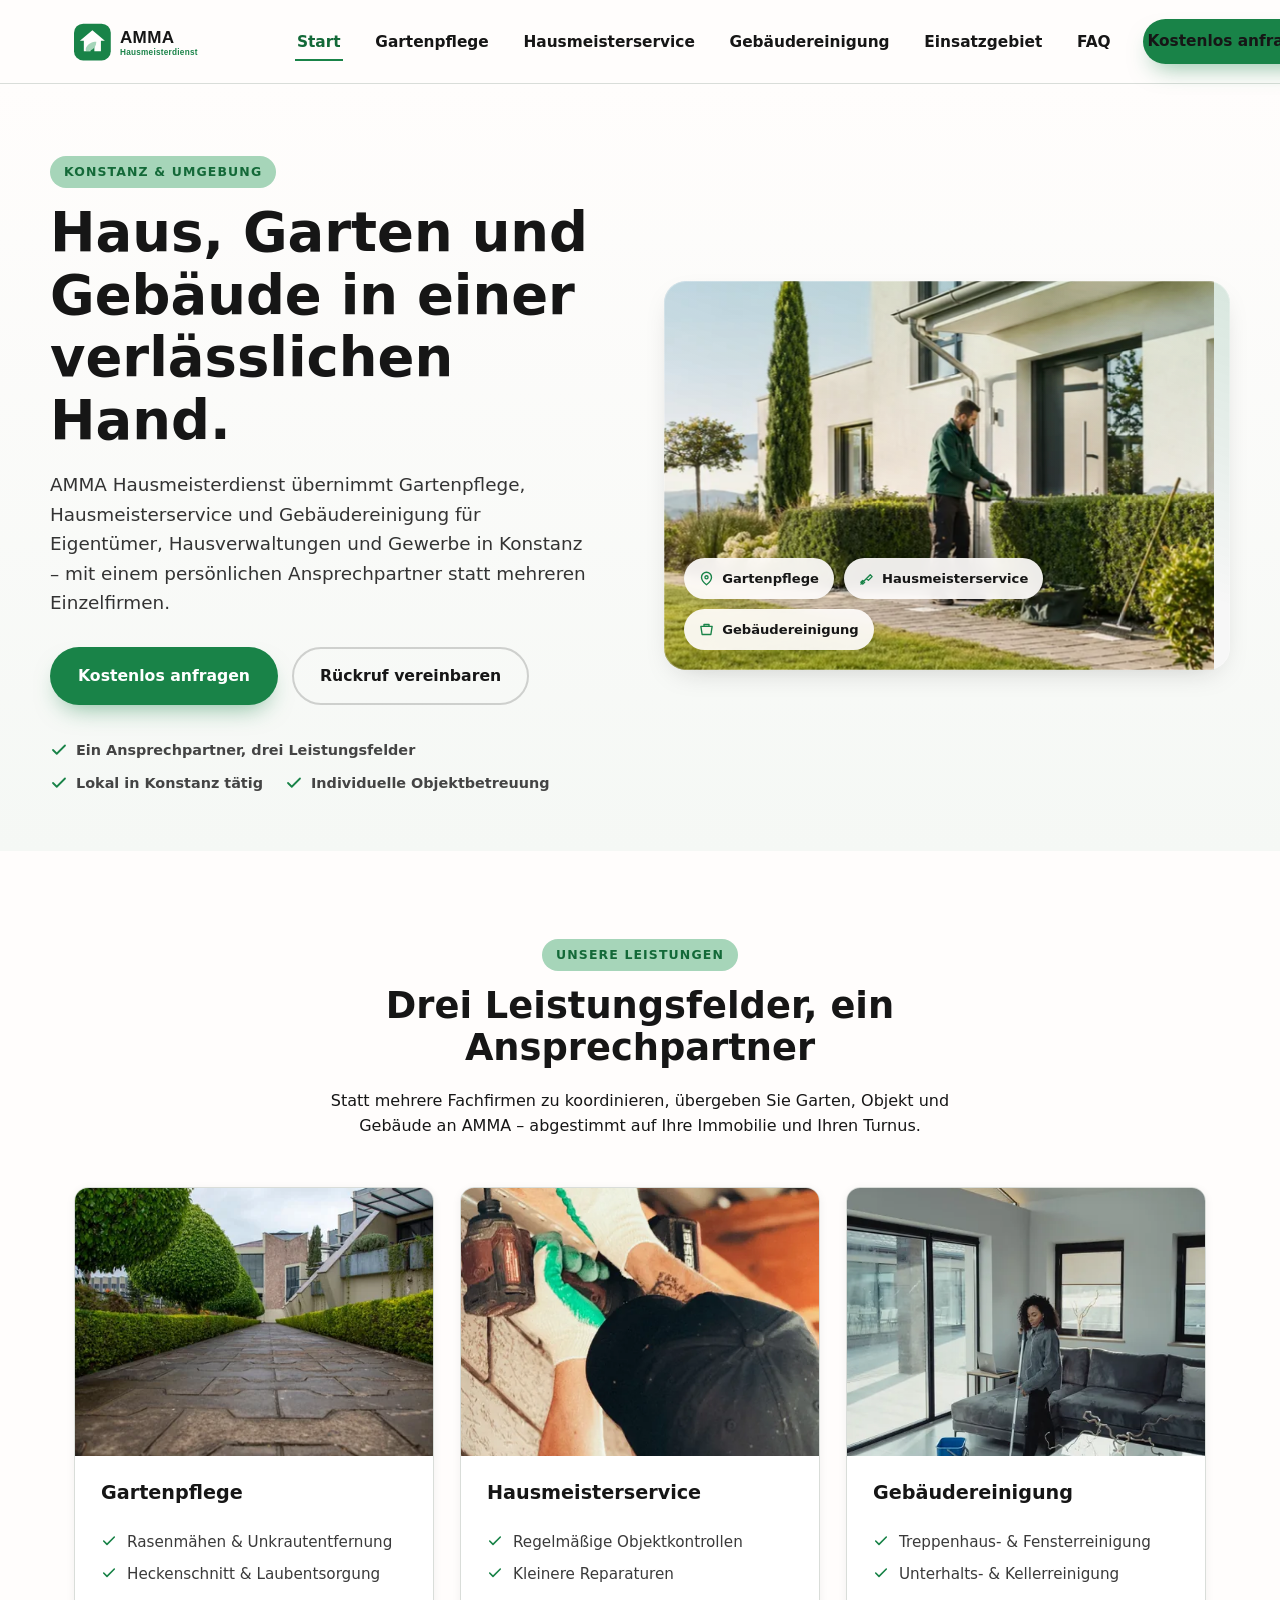
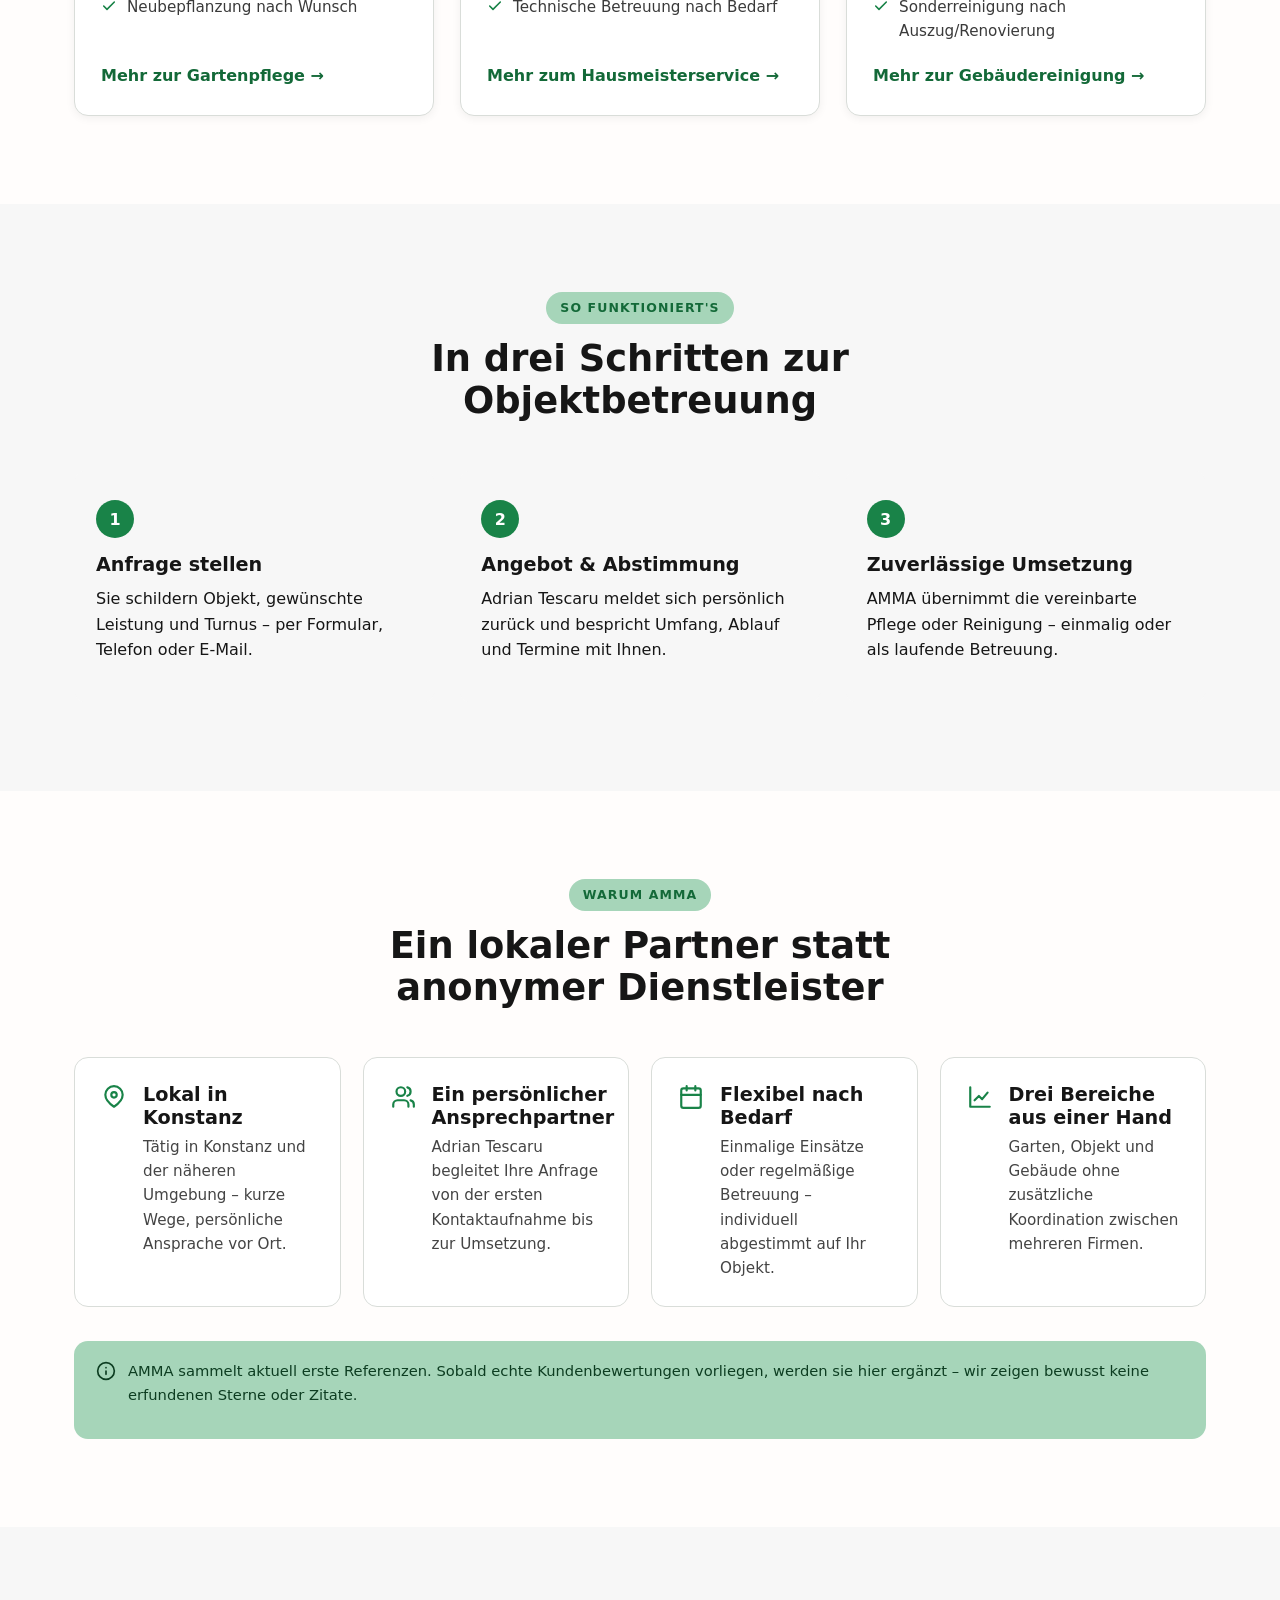
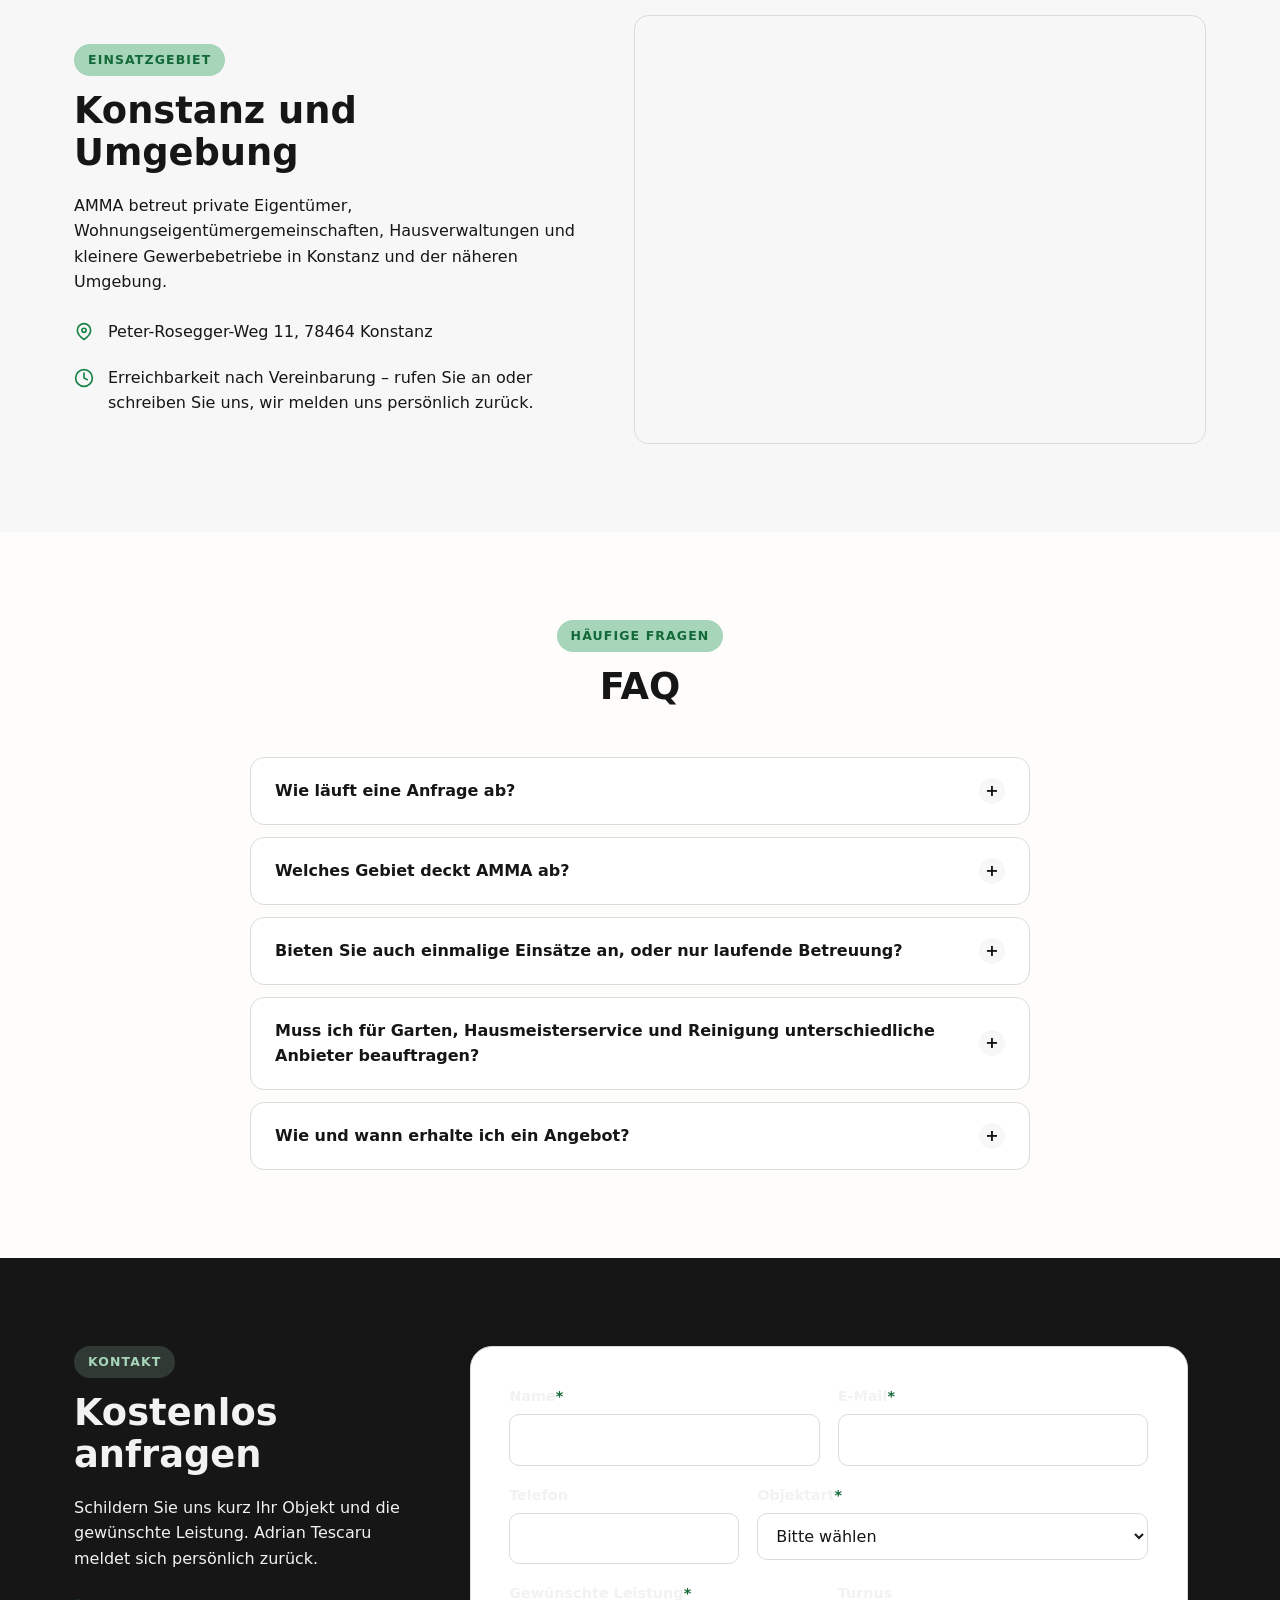
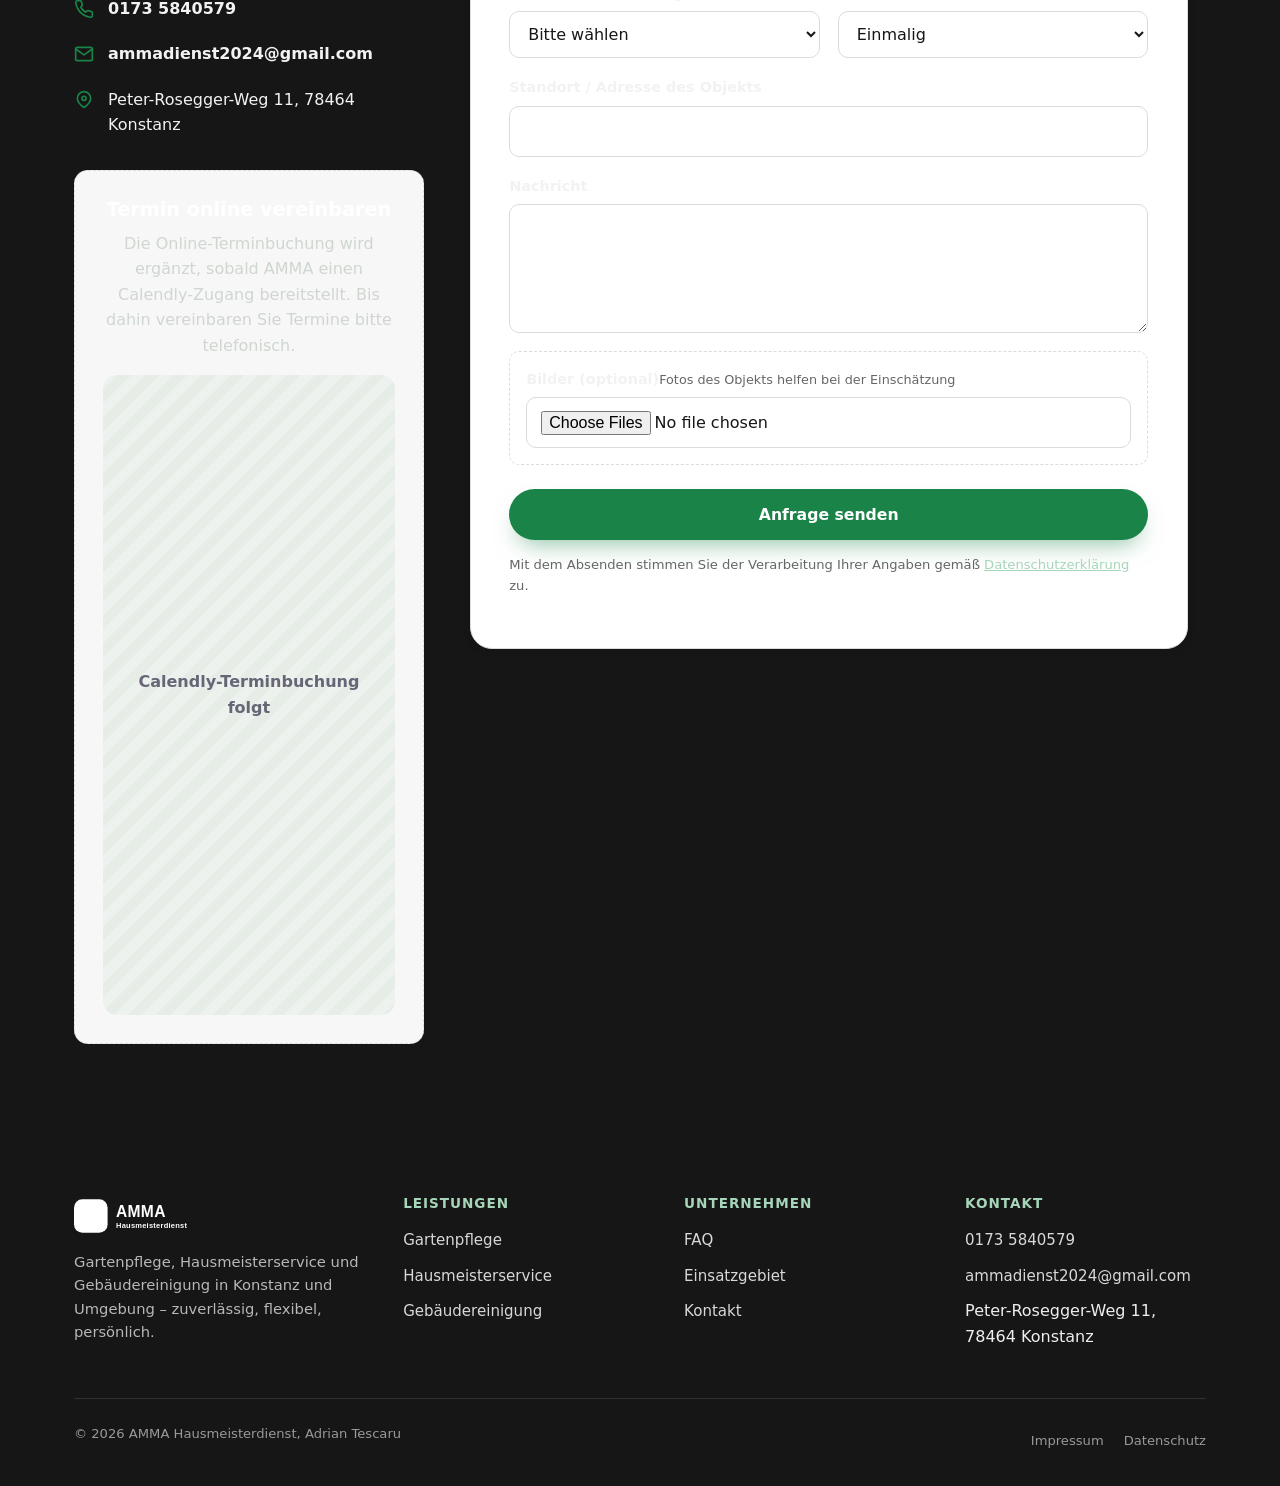
==== index.html @ e58a58d9 "Initial website: AMMA Hausmeisterdienst relaunch Static HTML/CSS/JS site with homepage, three servic" ====
<!DOCTYPE html>
<html lang="de" class="no-js">
<head>
<meta charset="UTF-8">
<meta name="viewport" content="width=device-width, initial-scale=1">
<title>AMMA Hausmeisterdienst Konstanz | Gartenpflege, Hausmeisterservice &amp; Gebäudereinigung</title>
<meta name="description" content="AMMA Hausmeisterdienst in Konstanz: Gartenpflege, Hausmeisterservice und Gebäudereinigung aus einer Hand. Ein zuverlässiger, persönlicher Ansprechpartner für Eigentümer, Hausverwaltungen und Gewerbe in Konstanz und Umgebung.">
<link rel="canonical" href="https://amma-hausmeisterdienst.aurora-innovations.de/">
<meta property="og:type" content="website">
<meta property="og:title" content="AMMA Hausmeisterdienst Konstanz | Haus, Garten &amp; Gebäude aus einer Hand">
<meta property="og:description" content="Gartenpflege, Hausmeisterservice und Gebäudereinigung in Konstanz und Umgebung – zuverlässig, flexibel, persönlich.">
<meta property="og:url" content="https://amma-hausmeisterdienst.aurora-innovations.de/">
<meta property="og:image" content="https://amma-hausmeisterdienst.aurora-innovations.de/assets/img/hero-amma-1200.webp">
<meta property="og:locale" content="de_DE">
<meta name="twitter:card" content="summary_large_image">
<link rel="icon" href="/favicon.ico" sizes="any">
<link rel="apple-touch-icon" href="/assets/img/icon-180.png">
<link rel="manifest" href="/site.webmanifest">
<link rel="stylesheet" href="/css/styles.css">
<script type="application/ld+json">
{
  "@context": "https://schema.org",
  "@type": "HomeAndConstructionBusiness",
  "name": "AMMA Hausmeisterdienst",
  "image": "https://amma-hausmeisterdienst.aurora-innovations.de/assets/img/hero-amma-1200.webp",
  "url": "https://amma-hausmeisterdienst.aurora-innovations.de/",
  "telephone": "+49-173-5840579",
  "email": "ammadienst2024@gmail.com",
  "address": {
    "@type": "PostalAddress",
    "streetAddress": "Peter-Rosegger-Weg 11",
    "postalCode": "78464",
    "addressLocality": "Konstanz",
    "addressCountry": "DE"
  },
  "areaServed": "Konstanz und Umgebung",
  "founder": "Adrian Tescaru",
  "priceRange": "Auf Anfrage"
}
</script>
</head>
<body>
<a class="skip-link" href="#main">Zum Inhalt springen</a>

<header class="site-header">
  <div class="container">
    <a class="brand" href="/" aria-label="AMMA Hausmeisterdienst – Startseite">
      <img src="/assets/img/logo-amma.svg" alt="AMMA Hausmeisterdienst" width="220" height="47">
    </a>

    <nav class="nav-primary" id="primary-navigation" aria-label="Hauptnavigation">
      <ul>
        <li><a href="/" aria-current="page">Start</a></li>
        <li><a href="/gartenpflege.html">Gartenpflege</a></li>
        <li><a href="/hausmeisterservice.html">Hausmeisterservice</a></li>
        <li><a href="/gebaeudereinigung.html">Gebäudereinigung</a></li>
        <li><a href="/#einsatzgebiet">Einsatzgebiet</a></li>
        <li><a href="/#faq">FAQ</a></li>
        <li class="nav-mobile-only"><a href="tel:+491735840579">📞 0173 5840579</a></li>
        <li><a class="btn btn-primary btn-sm" href="/#kontakt">Kostenlos anfragen</a></li>
      </ul>
    </nav>

    <div class="header-actions">
      <a class="header-phone" href="tel:+491735840579">
        <svg width="20" height="20" viewBox="0 0 24 24" fill="none" stroke="currentColor" stroke-width="2" stroke-linecap="round" stroke-linejoin="round" aria-hidden="true"><path d="M22 16.92v3a2 2 0 0 1-2.18 2 19.79 19.79 0 0 1-8.63-3.07 19.5 19.5 0 0 1-6-6 19.79 19.79 0 0 1-3.07-8.67A2 2 0 0 1 4.11 2h3a2 2 0 0 1 2 1.72c.127.96.362 1.903.7 2.81a2 2 0 0 1-.45 2.11L8.09 9.91a16 16 0 0 0 6 6l1.27-1.27a2 2 0 0 1 2.11-.45c.907.338 1.85.573 2.81.7A2 2 0 0 1 22 16.92z"/></svg>
        <span class="header-phone-text">0173 5840579</span>
      </a>
      <button class="nav-toggle" type="button" data-nav-toggle aria-expanded="false" aria-controls="primary-navigation" aria-label="Menü öffnen">
        <svg width="26" height="26" viewBox="0 0 24 24" fill="none" stroke="currentColor" stroke-width="2" stroke-linecap="round" aria-hidden="true"><line x1="3" y1="6" x2="21" y2="6"/><line x1="3" y1="12" x2="21" y2="12"/><line x1="3" y1="18" x2="21" y2="18"/></svg>
      </button>
    </div>
  </div>
</header>

<main id="main">

  <!-- ============================= HERO ============================= -->
  <section class="hero" data-hero aria-label="Einleitung">
    <div class="container hero-stage">
      <div class="hero-grid">
        <div class="hero-content">
          <p class="eyebrow">Konstanz &amp; Umgebung</p>
          <h1>Haus, Garten und Gebäude in einer verlässlichen Hand.</h1>
          <p class="lede">AMMA Hausmeisterdienst übernimmt Gartenpflege, Hausmeisterservice und Gebäudereinigung für Eigentümer, Hausverwaltungen und Gewerbe in Konstanz – mit einem persönlichen Ansprechpartner statt mehreren Einzelfirmen.</p>
          <div class="hero-cta-row">
            <a class="btn btn-primary" href="#kontakt">Kostenlos anfragen</a>
            <a class="btn btn-ghost" href="tel:+491735840579">Rückruf vereinbaren</a>
          </div>
          <ul class="hero-trust">
            <li><svg width="18" height="18" viewBox="0 0 24 24" fill="none" stroke="currentColor" stroke-width="2.4" stroke-linecap="round" stroke-linejoin="round" aria-hidden="true"><path d="M20 6 9 17l-5-5"/></svg> Ein Ansprechpartner, drei Leistungsfelder</li>
            <li><svg width="18" height="18" viewBox="0 0 24 24" fill="none" stroke="currentColor" stroke-width="2.4" stroke-linecap="round" stroke-linejoin="round" aria-hidden="true"><path d="M20 6 9 17l-5-5"/></svg> Lokal in Konstanz tätig</li>
            <li><svg width="18" height="18" viewBox="0 0 24 24" fill="none" stroke="currentColor" stroke-width="2.4" stroke-linecap="round" stroke-linejoin="round" aria-hidden="true"><path d="M20 6 9 17l-5-5"/></svg> Individuelle Objektbetreuung</li>
          </ul>
        </div>

        <div class="hero-visual" data-hero-visual>
          <picture>
            <source type="image/webp" srcset="/assets/img/hero-amma-800.webp 800w, /assets/img/hero-amma-1200.webp 1200w, /assets/img/hero-amma-1672.webp 1672w" sizes="(min-width: 980px) 50vw, 100vw">
            <img class="hero-photo-layer" data-hero-photo src="/assets/img/hero-amma-fallback.jpg" alt="Mitarbeiter von AMMA beim Heckenschnitt vor einem gepflegten, modernen Wohnhaus in Konstanz" width="1672" height="941" fetchpriority="high">
          </picture>
          <div class="hero-light-layer" data-hero-light aria-hidden="true"></div>
          <div class="hero-grain-layer" data-hero-grain aria-hidden="true"></div>

          <div class="hero-chips" aria-hidden="false">
            <span class="hero-chip" data-hero-chip>
              <svg width="15" height="15" viewBox="0 0 24 24" fill="none" stroke="currentColor" stroke-width="2.2" stroke-linecap="round" stroke-linejoin="round" aria-hidden="true"><path d="M12 22c4-3 8-6.5 8-12a8 8 0 1 0-16 0c0 5.5 4 9 8 12Z"/><circle cx="12" cy="10" r="2.5"/></svg>
              Gartenpflege
            </span>
            <span class="hero-chip" data-hero-chip>
              <svg width="15" height="15" viewBox="0 0 24 24" fill="none" stroke="currentColor" stroke-width="2.2" stroke-linecap="round" stroke-linejoin="round" aria-hidden="true"><path d="m3 21 9-9m0 0 6-6 3 3-6 6m-3-3 3 3M6 15l3 3-3 3-3-3Z"/></svg>
              Hausmeisterservice
            </span>
            <span class="hero-chip" data-hero-chip>
              <svg width="15" height="15" viewBox="0 0 24 24" fill="none" stroke="currentColor" stroke-width="2.2" stroke-linecap="round" stroke-linejoin="round" aria-hidden="true"><path d="M3 7h18M3 7l2 13h14l2-13M8 7V4h8v3"/></svg>
              Gebäudereinigung
            </span>
          </div>
        </div>
      </div>
    </div>
  </section>

  <!-- ============================= LEISTUNGEN ============================= -->
  <section class="section" id="leistungen" aria-labelledby="leistungen-h">
    <div class="container">
      <div class="section-head reveal">
        <p class="eyebrow">Unsere Leistungen</p>
        <h2 id="leistungen-h">Drei Leistungsfelder, ein Ansprechpartner</h2>
        <p>Statt mehrere Fachfirmen zu koordinieren, übergeben Sie Garten, Objekt und Gebäude an AMMA – abgestimmt auf Ihre Immobilie und Ihren Turnus.</p>
      </div>

      <div class="services-grid">
        <article class="service-card reveal">
          <div class="service-card__media">
            <picture>
              <source type="image/webp" srcset="/assets/img/gartenpflege-480.webp 480w, /assets/img/gartenpflege-800.webp 800w, /assets/img/gartenpflege-1200.webp 1200w" sizes="(min-width: 900px) 380px, 92vw">
              <img src="/assets/img/gartenpflege-fallback.jpg" alt="Gepflegter Gartenweg mit sauber geschnittener Hecke" loading="lazy" width="800" height="600">
            </picture>
          </div>
          <div class="service-card__body">
            <h3>Gartenpflege</h3>
            <ul>
              <li><svg width="16" height="16" viewBox="0 0 24 24" fill="none" stroke="currentColor" stroke-width="2.4" stroke-linecap="round" stroke-linejoin="round" aria-hidden="true"><path d="M20 6 9 17l-5-5"/></svg>Rasenmähen &amp; Unkrautentfernung</li>
              <li><svg width="16" height="16" viewBox="0 0 24 24" fill="none" stroke="currentColor" stroke-width="2.4" stroke-linecap="round" stroke-linejoin="round" aria-hidden="true"><path d="M20 6 9 17l-5-5"/></svg>Heckenschnitt &amp; Laubentsorgung</li>
              <li><svg width="16" height="16" viewBox="0 0 24 24" fill="none" stroke="currentColor" stroke-width="2.4" stroke-linecap="round" stroke-linejoin="round" aria-hidden="true"><path d="M20 6 9 17l-5-5"/></svg>Neubepflanzung nach Wunsch</li>
            </ul>
            <a class="service-card__link" href="/gartenpflege.html">Mehr zur Gartenpflege →</a>
          </div>
        </article>

        <article class="service-card reveal">
          <div class="service-card__media">
            <picture>
              <source type="image/webp" srcset="/assets/img/hausmeisterservice-480.webp 480w, /assets/img/hausmeisterservice-800.webp 800w, /assets/img/hausmeisterservice-1200.webp 1200w" sizes="(min-width: 900px) 380px, 92vw">
              <img src="/assets/img/hausmeisterservice-fallback.jpg" alt="Techniker bei der Wartung einer Außenbeleuchtung an einem Wohngebäude" loading="lazy" width="800" height="1200">
            </picture>
          </div>
          <div class="service-card__body">
            <h3>Hausmeisterservice</h3>
            <ul>
              <li><svg width="16" height="16" viewBox="0 0 24 24" fill="none" stroke="currentColor" stroke-width="2.4" stroke-linecap="round" stroke-linejoin="round" aria-hidden="true"><path d="M20 6 9 17l-5-5"/></svg>Regelmäßige Objektkontrollen</li>
              <li><svg width="16" height="16" viewBox="0 0 24 24" fill="none" stroke="currentColor" stroke-width="2.4" stroke-linecap="round" stroke-linejoin="round" aria-hidden="true"><path d="M20 6 9 17l-5-5"/></svg>Kleinere Reparaturen</li>
              <li><svg width="16" height="16" viewBox="0 0 24 24" fill="none" stroke="currentColor" stroke-width="2.4" stroke-linecap="round" stroke-linejoin="round" aria-hidden="true"><path d="M20 6 9 17l-5-5"/></svg>Technische Betreuung nach Bedarf</li>
            </ul>
            <a class="service-card__link" href="/hausmeisterservice.html">Mehr zum Hausmeisterservice →</a>
          </div>
        </article>

        <article class="service-card reveal">
          <div class="service-card__media">
            <picture>
              <source type="image/webp" srcset="/assets/img/gebaeudereinigung-480.webp 480w, /assets/img/gebaeudereinigung-800.webp 800w, /assets/img/gebaeudereinigung-1200.webp 1200w" sizes="(min-width: 900px) 380px, 92vw">
              <img src="/assets/img/gebaeudereinigung-fallback.jpg" alt="Professionelle Bodenreinigung in einem hellen, modernen Innenraum" loading="lazy" width="800" height="1200">
            </picture>
          </div>
          <div class="service-card__body">
            <h3>Gebäudereinigung</h3>
            <ul>
              <li><svg width="16" height="16" viewBox="0 0 24 24" fill="none" stroke="currentColor" stroke-width="2.4" stroke-linecap="round" stroke-linejoin="round" aria-hidden="true"><path d="M20 6 9 17l-5-5"/></svg>Treppenhaus- &amp; Fensterreinigung</li>
              <li><svg width="16" height="16" viewBox="0 0 24 24" fill="none" stroke="currentColor" stroke-width="2.4" stroke-linecap="round" stroke-linejoin="round" aria-hidden="true"><path d="M20 6 9 17l-5-5"/></svg>Unterhalts- &amp; Kellerreinigung</li>
              <li><svg width="16" height="16" viewBox="0 0 24 24" fill="none" stroke="currentColor" stroke-width="2.4" stroke-linecap="round" stroke-linejoin="round" aria-hidden="true"><path d="M20 6 9 17l-5-5"/></svg>Sonderreinigung nach Auszug/Renovierung</li>
            </ul>
            <a class="service-card__link" href="/gebaeudereinigung.html">Mehr zur Gebäudereinigung →</a>
          </div>
        </article>
      </div>
    </div>
  </section>

  <!-- ============================= ABLAUF ============================= -->
  <section class="section section--surface" aria-labelledby="ablauf-h">
    <div class="container">
      <div class="section-head reveal">
        <p class="eyebrow">So funktioniert's</p>
        <h2 id="ablauf-h">In drei Schritten zur Objektbetreuung</h2>
      </div>
      <div class="steps">
        <div class="step reveal">
          <h3>Anfrage stellen</h3>
          <p>Sie schildern Objekt, gewünschte Leistung und Turnus – per Formular, Telefon oder E-Mail.</p>
        </div>
        <div class="step reveal">
          <h3>Angebot &amp; Abstimmung</h3>
          <p>Adrian Tescaru meldet sich persönlich zurück und bespricht Umfang, Ablauf und Termine mit Ihnen.</p>
        </div>
        <div class="step reveal">
          <h3>Zuverlässige Umsetzung</h3>
          <p>AMMA übernimmt die vereinbarte Pflege oder Reinigung – einmalig oder als laufende Betreuung.</p>
        </div>
      </div>
    </div>
  </section>

  <!-- ============================= VERTRAUEN ============================= -->
  <section class="section" aria-labelledby="vertrauen-h">
    <div class="container">
      <div class="section-head reveal">
        <p class="eyebrow">Warum AMMA</p>
        <h2 id="vertrauen-h">Ein lokaler Partner statt anonymer Dienstleister</h2>
      </div>
      <div class="facts-grid">
        <div class="fact-card reveal">
          <svg width="26" height="26" viewBox="0 0 24 24" fill="none" stroke="currentColor" stroke-width="2" stroke-linecap="round" stroke-linejoin="round" aria-hidden="true"><path d="M12 21c-4.4-2.9-8-6.4-8-11a8 8 0 0 1 16 0c0 4.6-3.6 8.1-8 11Z"/><circle cx="12" cy="10" r="2.5"/></svg>
          <div>
            <h3>Lokal in Konstanz</h3>
            <p>Tätig in Konstanz und der näheren Umgebung – kurze Wege, persönliche Ansprache vor Ort.</p>
          </div>
        </div>
        <div class="fact-card reveal">
          <svg width="26" height="26" viewBox="0 0 24 24" fill="none" stroke="currentColor" stroke-width="2" stroke-linecap="round" stroke-linejoin="round" aria-hidden="true"><path d="M17 21v-2a4 4 0 0 0-4-4H7a4 4 0 0 0-4 4v2"/><circle cx="10" cy="7" r="4"/><path d="M22 21v-2a4 4 0 0 0-3-3.87"/><path d="M16 3.13a4 4 0 0 1 0 7.75"/></svg>
          <div>
            <h3>Ein persönlicher Ansprechpartner</h3>
            <p>Adrian Tescaru begleitet Ihre Anfrage von der ersten Kontaktaufnahme bis zur Umsetzung.</p>
          </div>
        </div>
        <div class="fact-card reveal">
          <svg width="26" height="26" viewBox="0 0 24 24" fill="none" stroke="currentColor" stroke-width="2" stroke-linecap="round" stroke-linejoin="round" aria-hidden="true"><rect x="3" y="4" width="18" height="18" rx="2"/><path d="M16 2v4M8 2v4M3 10h18"/></svg>
          <div>
            <h3>Flexibel nach Bedarf</h3>
            <p>Einmalige Einsätze oder regelmäßige Betreuung – individuell abgestimmt auf Ihr Objekt.</p>
          </div>
        </div>
        <div class="fact-card reveal">
          <svg width="26" height="26" viewBox="0 0 24 24" fill="none" stroke="currentColor" stroke-width="2" stroke-linecap="round" stroke-linejoin="round" aria-hidden="true"><path d="M3 3v18h18"/><path d="m7 15 4-4 3 3 5-6"/></svg>
          <div>
            <h3>Drei Bereiche aus einer Hand</h3>
            <p>Garten, Objekt und Gebäude ohne zusätzliche Koordination zwischen mehreren Firmen.</p>
          </div>
        </div>
      </div>

      <div class="note-callout reveal" style="margin-top:34px;">
        <svg width="20" height="20" viewBox="0 0 24 24" fill="none" stroke="currentColor" stroke-width="2" stroke-linecap="round" stroke-linejoin="round" aria-hidden="true"><circle cx="12" cy="12" r="10"/><path d="M12 16v-4M12 8h.01"/></svg>
        <p>AMMA sammelt aktuell erste Referenzen. Sobald echte Kundenbewertungen vorliegen, werden sie hier ergänzt – wir zeigen bewusst keine erfundenen Sterne oder Zitate.</p>
      </div>
    </div>
  </section>

  <!-- ============================= EINSATZGEBIET / MAP ============================= -->
  <section class="section section--surface" id="einsatzgebiet" aria-labelledby="gebiet-h">
    <div class="container">
      <div class="area-layout">
        <div class="reveal">
          <p class="eyebrow">Einsatzgebiet</p>
          <h2 id="gebiet-h">Konstanz und Umgebung</h2>
          <p>AMMA betreut private Eigentümer, Wohnungseigentümergemeinschaften, Hausverwaltungen und kleinere Gewerbebetriebe in Konstanz und der näheren Umgebung.</p>
          <div class="contact-info-list">
            <div class="contact-info-item">
              <svg width="20" height="20" viewBox="0 0 24 24" fill="none" stroke="currentColor" stroke-width="2" stroke-linecap="round" stroke-linejoin="round" aria-hidden="true"><path d="M12 21c-4.4-2.9-8-6.4-8-11a8 8 0 0 1 16 0c0 4.6-3.6 8.1-8 11Z"/><circle cx="12" cy="10" r="2.5"/></svg>
              <span>Peter-Rosegger-Weg 11, 78464 Konstanz</span>
            </div>
            <div class="contact-info-item">
              <svg width="20" height="20" viewBox="0 0 24 24" fill="none" stroke="currentColor" stroke-width="2" stroke-linecap="round" stroke-linejoin="round" aria-hidden="true"><circle cx="12" cy="12" r="10"/><path d="M12 6v6l4 2"/></svg>
              <span>Erreichbarkeit nach Vereinbarung – rufen Sie an oder schreiben Sie uns, wir melden uns persönlich zurück.</span>
            </div>
          </div>
        </div>
        <div class="reveal">
          <div class="map-frame">
            <!--
              Interaktive Karte ohne API-Key (Google „Maps Embed“ Keyless-Modus).
              Für die volle Google Maps JavaScript API (z.B. mit individuellem Styling)
              hier stattdessen einbinden und GOOGLE_MAPS_API_KEY ersetzen:
              <script src="https://maps.googleapis.com/maps/api/js?key=GOOGLE_MAPS_API_KEY"></script>
            -->
            <iframe
              title="Karte: Einsatzgebiet AMMA Hausmeisterdienst, Konstanz"
              loading="lazy"
              referrerpolicy="no-referrer-when-downgrade"
              src="https://www.google.com/maps?q=Peter-Rosegger-Weg+11,+78464+Konstanz&output=embed">
            </iframe>
          </div>
        </div>
      </div>
    </div>
  </section>

  <!-- ============================= FAQ ============================= -->
  <section class="section" id="faq" aria-labelledby="faq-h">
    <div class="container">
      <div class="section-head reveal">
        <p class="eyebrow">Häufige Fragen</p>
        <h2 id="faq-h">FAQ</h2>
      </div>
      <div class="faq-list reveal">
        <details class="faq-item">
          <summary>Wie läuft eine Anfrage ab?<span class="plus" aria-hidden="true">+</span></summary>
          <p>Sie senden uns Ihre Anfrage über das Formular, per Telefon oder E-Mail. Adrian Tescaru meldet sich persönlich zurück, bespricht den Leistungsumfang mit Ihnen und erstellt ein individuelles Angebot.</p>
        </details>
        <details class="faq-item">
          <summary>Welches Gebiet deckt AMMA ab?<span class="plus" aria-hidden="true">+</span></summary>
          <p>AMMA ist in Konstanz und der näheren Umgebung tätig. Bei Objekten außerhalb dieses Gebiets fragen Sie am besten direkt an.</p>
        </details>
        <details class="faq-item">
          <summary>Bieten Sie auch einmalige Einsätze an, oder nur laufende Betreuung?<span class="plus" aria-hidden="true">+</span></summary>
          <p>Beides ist möglich: einmalige Reinigungs- oder Gartenarbeiten ebenso wie regelmäßige Objektbetreuung nach individuellem Turnus.</p>
        </details>
        <details class="faq-item">
          <summary>Muss ich für Garten, Hausmeisterservice und Reinigung unterschiedliche Anbieter beauftragen?<span class="plus" aria-hidden="true">+</span></summary>
          <p>Nein – AMMA deckt alle drei Bereiche aus einer Hand ab, sodass Sie nur einen Ansprechpartner koordinieren müssen.</p>
        </details>
        <details class="faq-item">
          <summary>Wie und wann erhalte ich ein Angebot?<span class="plus" aria-hidden="true">+</span></summary>
          <p>Der Umfang von Objekt zu Objekt unterscheidet sich stark, daher wird jedes Angebot individuell nach Ihrer Anfrage erstellt.</p>
        </details>
      </div>
    </div>
  </section>

  <!-- ============================= KONTAKT ============================= -->
  <section class="section section--dark" id="kontakt" aria-labelledby="kontakt-h">
    <div class="container">
      <div class="contact-layout">
        <div class="reveal">
          <p class="eyebrow">Kontakt</p>
          <h2 id="kontakt-h">Kostenlos anfragen</h2>
          <p>Schildern Sie uns kurz Ihr Objekt und die gewünschte Leistung. Adrian Tescaru meldet sich persönlich zurück.</p>
          <div class="contact-info-list">
            <div class="contact-info-item">
              <svg width="20" height="20" viewBox="0 0 24 24" fill="none" stroke="currentColor" stroke-width="2" stroke-linecap="round" stroke-linejoin="round" aria-hidden="true"><path d="M22 16.92v3a2 2 0 0 1-2.18 2 19.79 19.79 0 0 1-8.63-3.07 19.5 19.5 0 0 1-6-6 19.79 19.79 0 0 1-3.07-8.67A2 2 0 0 1 4.11 2h3a2 2 0 0 1 2 1.72c.127.96.362 1.903.7 2.81a2 2 0 0 1-.45 2.11L8.09 9.91a16 16 0 0 0 6 6l1.27-1.27a2 2 0 0 1 2.11-.45c.907.338 1.85.573 2.81.7A2 2 0 0 1 22 16.92z"/></svg>
              <a href="tel:+491735840579">0173 5840579</a>
            </div>
            <div class="contact-info-item">
              <svg width="20" height="20" viewBox="0 0 24 24" fill="none" stroke="currentColor" stroke-width="2" stroke-linecap="round" stroke-linejoin="round" aria-hidden="true"><rect x="2" y="4" width="20" height="16" rx="2"/><path d="m22 6-10 7L2 6"/></svg>
              <a href="mailto:ammadienst2024@gmail.com">ammadienst2024@gmail.com</a>
            </div>
            <div class="contact-info-item">
              <svg width="20" height="20" viewBox="0 0 24 24" fill="none" stroke="currentColor" stroke-width="2" stroke-linecap="round" stroke-linejoin="round" aria-hidden="true"><path d="M12 21c-4.4-2.9-8-6.4-8-11a8 8 0 0 1 16 0c0 4.6-3.6 8.1-8 11Z"/><circle cx="12" cy="10" r="2.5"/></svg>
              <span>Peter-Rosegger-Weg 11, 78464 Konstanz</span>
            </div>
          </div>

          <div class="calendly-block" style="margin-top:32px;">
            <h3 style="color:#fff;">Termin online vereinbaren</h3>
            <p style="color:#cfd6d0;">Die Online-Terminbuchung wird ergänzt, sobald AMMA einen Calendly-Zugang bereitstellt. Bis dahin vereinbaren Sie Termine bitte telefonisch.</p>
            <!--
              Calendly-Einbindung (Platzhalter): sobald ein Calendly-Link von AMMA vorliegt,
              das Skript https://assets.calendly.com/assets/external/widget.js einbinden und
              data-url unten auf den echten Link setzen.
              <div class="calendly-inline-widget" data-url="https://calendly.com/CALENDLY-LINK-HIER/beratung"></div>
            -->
            <div class="calendly-inline-widget" aria-hidden="true">Calendly-Terminbuchung folgt</div>
          </div>
        </div>

        <div class="reveal">
          <form class="form-card" id="angebot-form" novalidate>
            <div class="form-grid cols-2">
              <div class="form-field">
                <label for="name">Name<span class="form-required">*</span></label>
                <input type="text" id="name" name="name" autocomplete="name" required>
              </div>
              <div class="form-field">
                <label for="email">E-Mail<span class="form-required">*</span></label>
                <input type="email" id="email" name="email" autocomplete="email" required>
              </div>
            </div>
            <div class="form-grid cols-2" style="margin-top:18px;">
              <div class="form-field">
                <label for="telefon">Telefon</label>
                <input type="tel" id="telefon" name="telefon" autocomplete="tel">
              </div>
              <div class="form-field">
                <label for="objektart">Objektart<span class="form-required">*</span></label>
                <select id="objektart" name="objektart" required>
                  <option value="">Bitte wählen</option>
                  <option value="einfamilienhaus">Einfamilienhaus</option>
                  <option value="mehrfamilienhaus">Mehrfamilienhaus</option>
                  <option value="weg">Wohnungseigentümergemeinschaft (WEG)</option>
                  <option value="gewerbe">Gewerbeobjekt / Büro</option>
                  <option value="ferienwohnung">Ferienwohnung</option>
                  <option value="sonstiges">Sonstiges</option>
                </select>
              </div>
            </div>
            <div class="form-grid cols-2" style="margin-top:18px;">
              <div class="form-field">
                <label for="leistung">Gewünschte Leistung<span class="form-required">*</span></label>
                <select id="leistung" name="leistung" required>
                  <option value="">Bitte wählen</option>
                  <option value="gartenpflege">Gartenpflege</option>
                  <option value="hausmeisterservice">Hausmeisterservice</option>
                  <option value="gebaeudereinigung">Gebäudereinigung</option>
                  <option value="mehrere">Mehrere Bereiche</option>
                </select>
              </div>
              <div class="form-field">
                <label for="turnus">Turnus</label>
                <select id="turnus" name="turnus">
                  <option value="einmalig">Einmalig</option>
                  <option value="woechentlich">Wöchentlich</option>
                  <option value="zweiwoechentlich">Alle zwei Wochen</option>
                  <option value="monatlich">Monatlich</option>
                  <option value="individuell">Individuell / unklar</option>
                </select>
              </div>
            </div>
            <div class="form-field" style="margin-top:18px;">
              <label for="standort">Standort / Adresse des Objekts</label>
              <input type="text" id="standort" name="standort" autocomplete="street-address">
            </div>
            <div class="form-field" style="margin-top:18px;">
              <label for="nachricht">Nachricht</label>
              <textarea id="nachricht" name="nachricht" rows="4"></textarea>
            </div>
            <div class="form-field file-field" style="margin-top:18px;">
              <label for="bilder">Bilder (optional)<span class="hint">Fotos des Objekts helfen bei der Einschätzung</span></label>
              <input type="file" id="bilder" name="bilder" accept="image/*" multiple>
            </div>
            <button type="submit" class="btn btn-primary btn-block" style="margin-top:24px;">Anfrage senden</button>
            <p class="form-note" role="status" id="form-status" hidden tabindex="-1"></p>
            <p class="form-note">Mit dem Absenden stimmen Sie der Verarbeitung Ihrer Angaben gemäß <a href="/datenschutz.html" style="color:var(--color-sage);">Datenschutzerklärung</a> zu.</p>
          </form>
        </div>
      </div>
    </div>
  </section>

</main>

<div class="sticky-cta">
  <a class="btn btn-ghost" href="tel:+491735840579">Anrufen</a>
  <a class="btn btn-primary" href="#kontakt">Anfragen</a>
</div>

<footer class="site-footer">
  <div class="container">
    <div class="footer-grid">
      <div class="footer-brand">
        <img src="/assets/img/logo-amma.svg" alt="AMMA Hausmeisterdienst" width="180" height="38">
        <p>Gartenpflege, Hausmeisterservice und Gebäudereinigung in Konstanz und Umgebung – zuverlässig, flexibel, persönlich.</p>
      </div>
      <div class="footer-col">
        <h3>Leistungen</h3>
        <ul>
          <li><a href="/gartenpflege.html">Gartenpflege</a></li>
          <li><a href="/hausmeisterservice.html">Hausmeisterservice</a></li>
          <li><a href="/gebaeudereinigung.html">Gebäudereinigung</a></li>
        </ul>
      </div>
      <div class="footer-col">
        <h3>Unternehmen</h3>
        <ul>
          <li><a href="/#faq">FAQ</a></li>
          <li><a href="/#einsatzgebiet">Einsatzgebiet</a></li>
          <li><a href="/#kontakt">Kontakt</a></li>
        </ul>
      </div>
      <div class="footer-col">
        <h3>Kontakt</h3>
        <ul>
          <li><a href="tel:+491735840579">0173 5840579</a></li>
          <li><a href="mailto:ammadienst2024@gmail.com">ammadienst2024@gmail.com</a></li>
          <li>Peter-Rosegger-Weg 11, 78464 Konstanz</li>
        </ul>
      </div>
    </div>
    <div class="footer-bottom">
      <p>© <span id="current-year">2026</span> AMMA Hausmeisterdienst, Adrian Tescaru</p>
      <ul>
        <li><a href="/impressum.html">Impressum</a></li>
        <li><a href="/datenschutz.html">Datenschutz</a></li>
      </ul>
    </div>
  </div>
</footer>

<script src="/js/main.js" defer></script>
<script src="/js/hero.js" defer></script>
</body>
</html>
---- css/styles.css ----
/* ==========================================================================
   AMMA Hausmeisterdienst – Design System
   Primärfarben: #198348 (AMMA-Grün), #FFFDFC (Warmes Weiß), #161616 (Anthrazit)
   ========================================================================== */

:root {
  --color-primary: #198348;
  --color-primary-dark: #136938;
  --color-bg: #fffdfc;
  --color-surface: #f7f7f7;
  --color-ink: #161616;
  --color-sage: #a6d5b9;
  --color-line: #d9ddd9;
  --color-white: #ffffff;

  --font-heading: 'Manrope', 'Inter', system-ui, sans-serif;
  --font-body: 'Inter', 'IBM Plex Sans', system-ui, sans-serif;

  --container-w: 1180px;
  --radius-m: 14px;
  --radius-l: 22px;
  --shadow-card: 0 10px 30px -14px rgba(22, 22, 22, 0.25);
  --shadow-soft: 0 2px 10px rgba(22, 22, 22, 0.06);

  --header-h: 84px;
  --ease: cubic-bezier(0.22, 1, 0.36, 1);
}

/* ---------------------------------- Reset --------------------------------- */
*, *::before, *::after { box-sizing: border-box; }
html { scroll-behavior: smooth; }
@media (prefers-reduced-motion: reduce) {
  html { scroll-behavior: auto; }
  *, *::before, *::after {
    animation-duration: 0.001ms !important;
    animation-iteration-count: 1 !important;
    transition-duration: 0.001ms !important;
    scroll-behavior: auto !important;
  }
}
body {
  margin: 0;
  font-family: var(--font-body);
  color: var(--color-ink);
  background: var(--color-bg);
  line-height: 1.6;
  -webkit-font-smoothing: antialiased;
}
img { max-width: 100%; display: block; }
a { color: inherit; }
h1, h2, h3, h4 { font-family: var(--font-heading); line-height: 1.15; margin: 0 0 0.5em; }
p { margin: 0 0 1em; }
ul { margin: 0; padding: 0; list-style: none; }
button { font-family: inherit; }

.skip-link {
  position: absolute;
  left: -999px;
  top: 0;
  background: var(--color-primary);
  color: #fff;
  padding: 12px 20px;
  z-index: 1000;
  border-radius: 0 0 8px 0;
}
.skip-link:focus {
  left: 0;
}

:focus-visible {
  outline: 3px solid var(--color-primary-dark);
  outline-offset: 2px;
}

.container {
  width: 100%;
  max-width: var(--container-w);
  margin: 0 auto;
  padding: 0 24px;
}

.visually-hidden {
  position: absolute !important;
  width: 1px; height: 1px;
  padding: 0; margin: -1px;
  overflow: hidden;
  clip: rect(0,0,0,0);
  white-space: nowrap;
  border: 0;
}

/* ------------------------------- Typography -------------------------------- */
.eyebrow {
  display: inline-block;
  font-family: var(--font-heading);
  font-weight: 700;
  font-size: 0.78rem;
  letter-spacing: 0.09em;
  text-transform: uppercase;
  color: var(--color-primary-dark);
  background: var(--color-sage);
  padding: 6px 14px;
  border-radius: 999px;
  margin-bottom: 14px;
}
h1 { font-size: clamp(2.1rem, 4.4vw, 3.4rem); font-weight: 800; }
h2 { font-size: clamp(1.6rem, 3vw, 2.3rem); font-weight: 800; }
h3 { font-size: 1.2rem; font-weight: 700; }
.section-intro { max-width: 640px; }
.section-intro p { color: #3a3a3a; font-size: 1.05rem; }

.section { padding: 88px 0; }
.section--tight { padding: 64px 0; }
.section--surface { background: var(--color-surface); }
.section--dark {
  background: var(--color-ink);
  color: #f2f2f2;
}
.section--dark .eyebrow { background: rgba(166,213,185,0.18); color: var(--color-sage); }
.section-head { text-align: center; margin: 0 auto 48px; max-width: 680px; }

/* --------------------------------- Buttons --------------------------------- */
.btn {
  display: inline-flex;
  align-items: center;
  gap: 10px;
  font-family: var(--font-heading);
  font-weight: 700;
  font-size: 0.98rem;
  padding: 14px 26px;
  border-radius: 999px;
  border: 2px solid transparent;
  cursor: pointer;
  text-decoration: none;
  transition: transform 0.25s var(--ease), background 0.25s var(--ease), box-shadow 0.25s var(--ease), color 0.25s var(--ease);
  white-space: nowrap;
}
.btn:hover { transform: translateY(-2px); }
.btn-primary {
  background: var(--color-primary);
  color: #fff;
  box-shadow: 0 12px 24px -10px rgba(25,131,72,0.55);
}
.btn-primary:hover { background: var(--color-primary-dark); }
.btn-ghost {
  background: transparent;
  border-color: rgba(22,22,22,0.18);
  color: var(--color-ink);
}
.btn-ghost:hover { border-color: var(--color-primary); color: var(--color-primary-dark); }
.section--dark .btn-ghost { border-color: rgba(255,255,255,0.3); color: #fff; }
.btn-block { width: 100%; justify-content: center; }
.btn-sm { padding: 10px 18px; font-size: 0.88rem; }

/* ---------------------------------- Header ---------------------------------- */
.site-header {
  position: sticky;
  top: 0;
  z-index: 500;
  height: var(--header-h);
  display: flex;
  align-items: center;
  background: rgba(255, 253, 252, 0.88);
  backdrop-filter: blur(10px);
  border-bottom: 1px solid var(--color-line);
}
.site-header .container {
  display: flex;
  align-items: center;
  justify-content: space-between;
  gap: 24px;
}
.brand {
  display: flex;
  align-items: center;
  flex-shrink: 0;
  margin-right: auto;
}
.brand img { height: 42px; width: auto; }

.nav-primary { display: flex; }
.nav-primary ul {
  display: flex;
  align-items: center;
  gap: clamp(18px, 2.4vw, 34px);
}
.nav-primary a {
  font-family: var(--font-heading);
  font-weight: 600;
  font-size: 0.96rem;
  text-decoration: none;
  color: var(--color-ink);
  white-space: nowrap;
  padding: 8px 2px;
  border-bottom: 2px solid transparent;
  transition: color 0.2s var(--ease), border-color 0.2s var(--ease);
}
.nav-primary a:hover,
.nav-primary a[aria-current="page"] {
  color: var(--color-primary-dark);
  border-color: var(--color-primary);
}
.header-actions { display: flex; align-items: center; gap: 14px; flex-shrink: 0; }
.header-phone {
  display: flex;
  align-items: center;
  gap: 8px;
  font-family: var(--font-heading);
  font-weight: 700;
  text-decoration: none;
  color: var(--color-ink);
  white-space: nowrap;
}
.header-phone svg { flex-shrink: 0; color: var(--color-primary); }

.nav-toggle {
  display: none;
  background: none;
  border: none;
  cursor: pointer;
  padding: 8px;
  color: var(--color-ink);
}

@media (max-width: 900px) {
  .nav-toggle { display: inline-flex; }
  .nav-primary {
    position: fixed;
    inset: var(--header-h) 0 0 0;
    background: var(--color-bg);
    transform: translateY(-8px);
    opacity: 0;
    visibility: hidden;
    transition: opacity 0.25s var(--ease), transform 0.25s var(--ease), visibility 0.25s;
    overflow-y: auto;
  }
  .nav-primary.is-open {
    opacity: 1;
    transform: translateY(0);
    visibility: visible;
  }
  .nav-primary ul {
    flex-direction: column;
    align-items: stretch;
    gap: 0;
    padding: 12px 24px 32px;
  }
  .nav-primary a {
    display: block;
    padding: 16px 4px;
    border-bottom: 1px solid var(--color-line);
    font-size: 1.1rem;
  }
  .header-phone-text { display: none; }
}
@media (min-width: 901px) {
  .nav-mobile-only { display: none; }
}

/* ------------------------------- Hero Section -------------------------------- */
.hero {
  position: relative;
  overflow: clip;
  background: linear-gradient(180deg, #fffdfc 0%, #f5f8f5 100%);
}
.hero-stage {
  position: relative;
  min-height: 640px;
  display: grid;
  align-items: center;
  padding: 72px 0 56px;
}
.hero-grid {
  display: grid;
  grid-template-columns: minmax(0, 1fr);
  gap: 40px;
  align-items: center;
}
@media (min-width: 980px) {
  .hero-grid { grid-template-columns: 1.05fr 1fr; gap: 20px; }
}
.hero-content { position: relative; z-index: 3; }
.hero-content h1 { margin-bottom: 18px; }
.hero-content .lede { font-size: 1.15rem; color: #333; max-width: 46ch; }
.hero-cta-row { display: flex; flex-wrap: wrap; gap: 14px; margin-top: 30px; }
.hero-trust {
  display: flex; flex-wrap: wrap; gap: 10px 22px; margin-top: 34px;
  font-family: var(--font-heading); font-weight: 600; font-size: 0.9rem; color: #444;
}
.hero-trust li { display: flex; align-items: center; gap: 8px; }
.hero-trust svg { color: var(--color-primary); flex-shrink: 0; }

.hero-visual {
  position: relative;
  border-radius: var(--radius-l);
  overflow: hidden;
  aspect-ratio: 16 / 11;
  box-shadow: var(--shadow-card);
  background: var(--color-surface);
  opacity: 0;
  transform: scale(1.02);
  transition: opacity 1.1s var(--ease), transform 1.2s var(--ease);
}
.hero-visual.is-ready { opacity: 1; transform: scale(1); }
.hero-photo-layer {
  position: absolute;
  inset: -4%;
  width: 108%;
  height: 108%;
  object-fit: cover;
  will-change: transform;
}
.hero-light-layer {
  position: absolute;
  inset: 0;
  background: radial-gradient(60% 55% at 78% 30%, rgba(255,255,255,0.35), transparent 70%);
  mix-blend-mode: overlay;
  opacity: 0.55;
  pointer-events: none;
  will-change: transform;
}
.hero-grain-layer {
  position: absolute;
  inset: 0;
  background: linear-gradient(200deg, rgba(25,131,72,0.14), transparent 55%);
  pointer-events: none;
  will-change: transform;
}
.hero-visual::after {
  content: "";
  position: absolute;
  inset: 0;
  box-shadow: inset 0 0 0 1px rgba(255,255,255,0.25);
  border-radius: inherit;
  pointer-events: none;
}

.hero-chips {
  position: absolute;
  left: 20px;
  bottom: 20px;
  right: 20px;
  display: flex;
  gap: 10px;
  flex-wrap: wrap;
  z-index: 4;
}
.hero-chip {
  display: inline-flex;
  align-items: center;
  gap: 8px;
  background: rgba(255,253,252,0.92);
  backdrop-filter: blur(6px);
  border: 1.5px solid transparent;
  color: var(--color-ink);
  font-family: var(--font-heading);
  font-weight: 700;
  font-size: 0.82rem;
  padding: 9px 14px;
  border-radius: 999px;
  box-shadow: var(--shadow-soft);
  opacity: 0;
  transform: translateY(10px);
  transition: opacity 0.4s var(--ease), transform 0.4s var(--ease), border-color 0.4s var(--ease);
}
.hero-chip.is-visible { opacity: 1; transform: translateY(0); }
.hero-chip.is-active { border-color: var(--color-primary); }
.hero-chip svg { color: var(--color-primary); flex-shrink: 0; }

.no-js .hero-visual,
.reduced-motion .hero-visual { opacity: 1; transform: none; }
.no-js .hero-chip,
.reduced-motion .hero-chip { opacity: 1; transform: none; }

/* ------------------------------ Leistungen / Cards ------------------------------ */
.services-grid {
  display: grid;
  grid-template-columns: repeat(auto-fit, minmax(280px, 1fr));
  gap: 26px;
}
.service-card {
  background: var(--color-white);
  border-radius: var(--radius-m);
  overflow: hidden;
  box-shadow: var(--shadow-soft);
  border: 1px solid var(--color-line);
  display: flex;
  flex-direction: column;
  transition: transform 0.3s var(--ease), box-shadow 0.3s var(--ease);
}
.service-card:hover { transform: translateY(-6px); box-shadow: var(--shadow-card); }
.service-card__media { aspect-ratio: 4/3; overflow: hidden; }
.service-card__media img { width: 100%; height: 100%; object-fit: cover; transition: transform 0.5s var(--ease); }
.service-card:hover .service-card__media img { transform: scale(1.05); }
.service-card__body { padding: 26px; display: flex; flex-direction: column; gap: 12px; flex: 1; }
.service-card__body ul { display: flex; flex-direction: column; gap: 8px; margin: 4px 0 8px; }
.service-card__body li { display: flex; gap: 10px; align-items: flex-start; font-size: 0.95rem; color: #3a3a3a; }
.service-card__body li svg { color: var(--color-primary); flex-shrink: 0; margin-top: 3px; }
.service-card__link { margin-top: auto; font-family: var(--font-heading); font-weight: 700; color: var(--color-primary-dark); text-decoration: none; display: inline-flex; align-items: center; gap: 6px; }
.service-card__link:hover { text-decoration: underline; }

/* ------------------------------ Process steps ------------------------------ */
.steps { display: grid; grid-template-columns: repeat(auto-fit, minmax(220px, 1fr)); gap: 24px; counter-reset: step; }
.step { position: relative; padding: 30px 22px 24px; background: var(--color-surface); border-radius: var(--radius-m); }
.step::before {
  counter-increment: step;
  content: counter(step);
  display: inline-flex;
  align-items: center;
  justify-content: center;
  width: 38px; height: 38px;
  border-radius: 50%;
  background: var(--color-primary);
  color: #fff;
  font-family: var(--font-heading);
  font-weight: 800;
  margin-bottom: 16px;
}

/* ------------------------------ Trust / Facts ------------------------------ */
.facts-grid { display: grid; grid-template-columns: repeat(auto-fit, minmax(220px,1fr)); gap: 22px; }
.fact-card {
  background: var(--color-white);
  border: 1px solid var(--color-line);
  border-radius: var(--radius-m);
  padding: 26px;
  display: flex;
  gap: 16px;
  align-items: flex-start;
}
.fact-card svg { color: var(--color-primary); flex-shrink: 0; }
.fact-card h3 { margin-bottom: 6px; }
.fact-card p { margin: 0; color: #444; font-size: 0.95rem; }

.note-callout {
  background: var(--color-sage);
  border-radius: var(--radius-m);
  padding: 18px 22px;
  font-size: 0.92rem;
  color: #0d3d21;
  display: flex;
  gap: 12px;
}
.note-callout svg { flex-shrink: 0; margin-top: 2px; }

/* ------------------------------ Einsatzgebiet / Map ------------------------------ */
.area-layout { display: grid; grid-template-columns: 1fr; gap: 40px; }
@media (min-width: 900px) { .area-layout { grid-template-columns: 1fr 1.1fr; align-items: center; } }
.map-frame {
  position: relative;
  border-radius: var(--radius-m);
  overflow: hidden;
  aspect-ratio: 4/3;
  background: var(--color-surface);
  border: 1px solid var(--color-line);
}
.map-frame iframe { width: 100%; height: 100%; border: 0; }
.map-fallback {
  position: absolute; inset: 0;
  display: flex; flex-direction: column; align-items: center; justify-content: center;
  gap: 10px; text-align: center; padding: 24px;
  background: var(--color-surface);
}

/* ------------------------------ Kontakt / Formular ------------------------------ */
.contact-layout { display: grid; grid-template-columns: 1fr; gap: 46px; }
@media (min-width: 960px) { .contact-layout { grid-template-columns: 0.95fr 1.15fr; } }
.contact-info-list { display: flex; flex-direction: column; gap: 20px; margin-top: 24px; }
.contact-info-item { display: flex; gap: 14px; align-items: flex-start; }
.contact-info-item svg { color: var(--color-primary); flex-shrink: 0; margin-top: 3px; }
.contact-info-item a { text-decoration: none; font-weight: 600; }
.contact-info-item a:hover { text-decoration: underline; }

.form-card {
  background: var(--color-white);
  border: 1px solid var(--color-line);
  border-radius: var(--radius-l);
  padding: clamp(24px, 3vw, 40px);
  box-shadow: var(--shadow-soft);
}
.form-grid { display: grid; grid-template-columns: 1fr; gap: 18px; }
@media (min-width: 640px) { .form-grid.cols-2 { grid-template-columns: 1fr 1fr; } }
.form-field { display: flex; flex-direction: column; gap: 6px; }
.form-field label { font-family: var(--font-heading); font-weight: 700; font-size: 0.9rem; }
.form-field .hint { font-size: 0.8rem; color: #666; font-weight: 400; }
.form-field input,
.form-field select,
.form-field textarea {
  font: inherit;
  padding: 12px 14px;
  border-radius: 10px;
  border: 1.5px solid var(--color-line);
  background: #fff;
  color: var(--color-ink);
}
.form-field input:focus,
.form-field select:focus,
.form-field textarea:focus {
  border-color: var(--color-primary);
}
.form-field.file-field {
  border: 1.5px dashed var(--color-line);
  border-radius: 10px;
  padding: 16px;
}
.form-note { font-size: 0.82rem; color: #666; margin-top: 14px; }
.form-required { color: var(--color-primary-dark); }

/* ------------------------------ Calendly Platzhalter ------------------------------ */
.calendly-block {
  background: var(--color-surface);
  border: 1px dashed var(--color-line);
  border-radius: var(--radius-m);
  padding: 28px;
  text-align: center;
}
.calendly-inline-widget {
  min-width: 100%;
  height: 640px;
  border-radius: var(--radius-m);
  background: repeating-linear-gradient(135deg, #eef2ee, #eef2ee 10px, #e6ece6 10px, #e6ece6 20px);
  display: flex;
  align-items: center;
  justify-content: center;
  color: #667;
  font-family: var(--font-heading);
  font-weight: 600;
  text-align: center;
  padding: 20px;
}

/* --------------------------------- FAQ --------------------------------- */
.faq-list { max-width: 780px; margin: 0 auto; display: flex; flex-direction: column; gap: 12px; }
.faq-item {
  background: var(--color-white);
  border: 1px solid var(--color-line);
  border-radius: var(--radius-m);
  overflow: hidden;
}
.faq-item summary {
  cursor: pointer;
  list-style: none;
  padding: 20px 24px;
  font-family: var(--font-heading);
  font-weight: 700;
  display: flex;
  align-items: center;
  justify-content: space-between;
  gap: 16px;
}
.faq-item summary::-webkit-details-marker { display: none; }
.faq-item summary .plus {
  flex-shrink: 0;
  width: 26px; height: 26px;
  border-radius: 50%;
  background: var(--color-surface);
  display: flex; align-items: center; justify-content: center;
  transition: transform 0.25s var(--ease);
}
.faq-item[open] summary .plus { transform: rotate(45deg); background: var(--color-sage); }
.faq-item p { padding: 0 24px 22px; color: #3a3a3a; margin: 0; }

/* --------------------------------- Footer --------------------------------- */
.site-footer { background: var(--color-ink); color: #eee; padding: 64px 0 28px; }
.footer-grid {
  display: grid;
  grid-template-columns: 1.2fr repeat(3, 1fr);
  gap: 40px;
  padding-bottom: 40px;
  border-bottom: 1px solid rgba(255,255,255,0.12);
}
@media (max-width: 800px) { .footer-grid { grid-template-columns: 1fr 1fr; } }
@media (max-width: 520px) { .footer-grid { grid-template-columns: 1fr; } }
.footer-brand img { height: 40px; margin-bottom: 14px; filter: brightness(0) invert(1); }
.footer-brand p { color: #b8b8b8; font-size: 0.92rem; max-width: 34ch; }
.footer-col h3 { font-size: 0.85rem; text-transform: uppercase; letter-spacing: 0.07em; color: var(--color-sage); margin-bottom: 16px; }
.footer-col ul { display: flex; flex-direction: column; gap: 10px; }
.footer-col a { color: #d8d8d8; text-decoration: none; font-size: 0.94rem; }
.footer-col a:hover { color: #fff; text-decoration: underline; }
.footer-bottom {
  display: flex; flex-wrap: wrap; gap: 12px 24px; justify-content: space-between; align-items: center;
  padding-top: 24px; font-size: 0.82rem; color: #999;
}
.footer-bottom ul { display: flex; gap: 20px; flex-wrap: wrap; }
.footer-bottom a { color: #999; text-decoration: none; }
.footer-bottom a:hover { color: #fff; }

/* --------------------------------- Sticky mobile CTA --------------------------------- */
.sticky-cta {
  position: fixed;
  left: 0; right: 0; bottom: 0;
  z-index: 400;
  display: none;
  gap: 10px;
  padding: 12px 16px calc(12px + env(safe-area-inset-bottom));
  background: rgba(255,253,252,0.96);
  backdrop-filter: blur(8px);
  border-top: 1px solid var(--color-line);
}
@media (max-width: 720px) { .sticky-cta { display: flex; } }
.sticky-cta a { flex: 1; }

/* --------------------------------- Legal pages --------------------------------- */
.legal-content { max-width: 760px; }
.legal-content h2 { margin-top: 2em; }
.legal-content h3 { margin-top: 1.4em; }
.legal-content ul { list-style: disc; padding-left: 1.4em; margin-bottom: 1em; }
.legal-content li { margin-bottom: 0.4em; }
.draft-banner {
  background: #fff4e5;
  border: 1px solid #f0c987;
  color: #6b4d05;
  border-radius: var(--radius-m);
  padding: 18px 22px;
  margin-bottom: 36px;
  font-weight: 600;
  display: flex;
  gap: 12px;
}
.draft-banner svg { flex-shrink: 0; margin-top: 2px; }

/* --------------------------------- Page hero (subpages) --------------------------------- */
.page-header {
  padding: 56px 0 40px;
  background: linear-gradient(180deg, #fffdfc, #f3f7f4);
  border-bottom: 1px solid var(--color-line);
}
.breadcrumbs { display: flex; gap: 8px; font-size: 0.85rem; color: #666; margin-bottom: 18px; }
.breadcrumbs a { color: #666; text-decoration: none; }
.breadcrumbs a:hover { text-decoration: underline; }

/* --------------------------------- Utility --------------------------------- */
.stack-gap-lg > * + * { margin-top: 24px; }
.text-center { text-align: center; }
.mt-0 { margin-top: 0; }
.reveal {
  opacity: 0;
  transform: translateY(18px);
  transition: opacity 0.7s var(--ease), transform 0.7s var(--ease);
}
.reveal.is-visible { opacity: 1; transform: none; }
.no-js .reveal, .reduced-motion .reveal { opacity: 1; transform: none; }
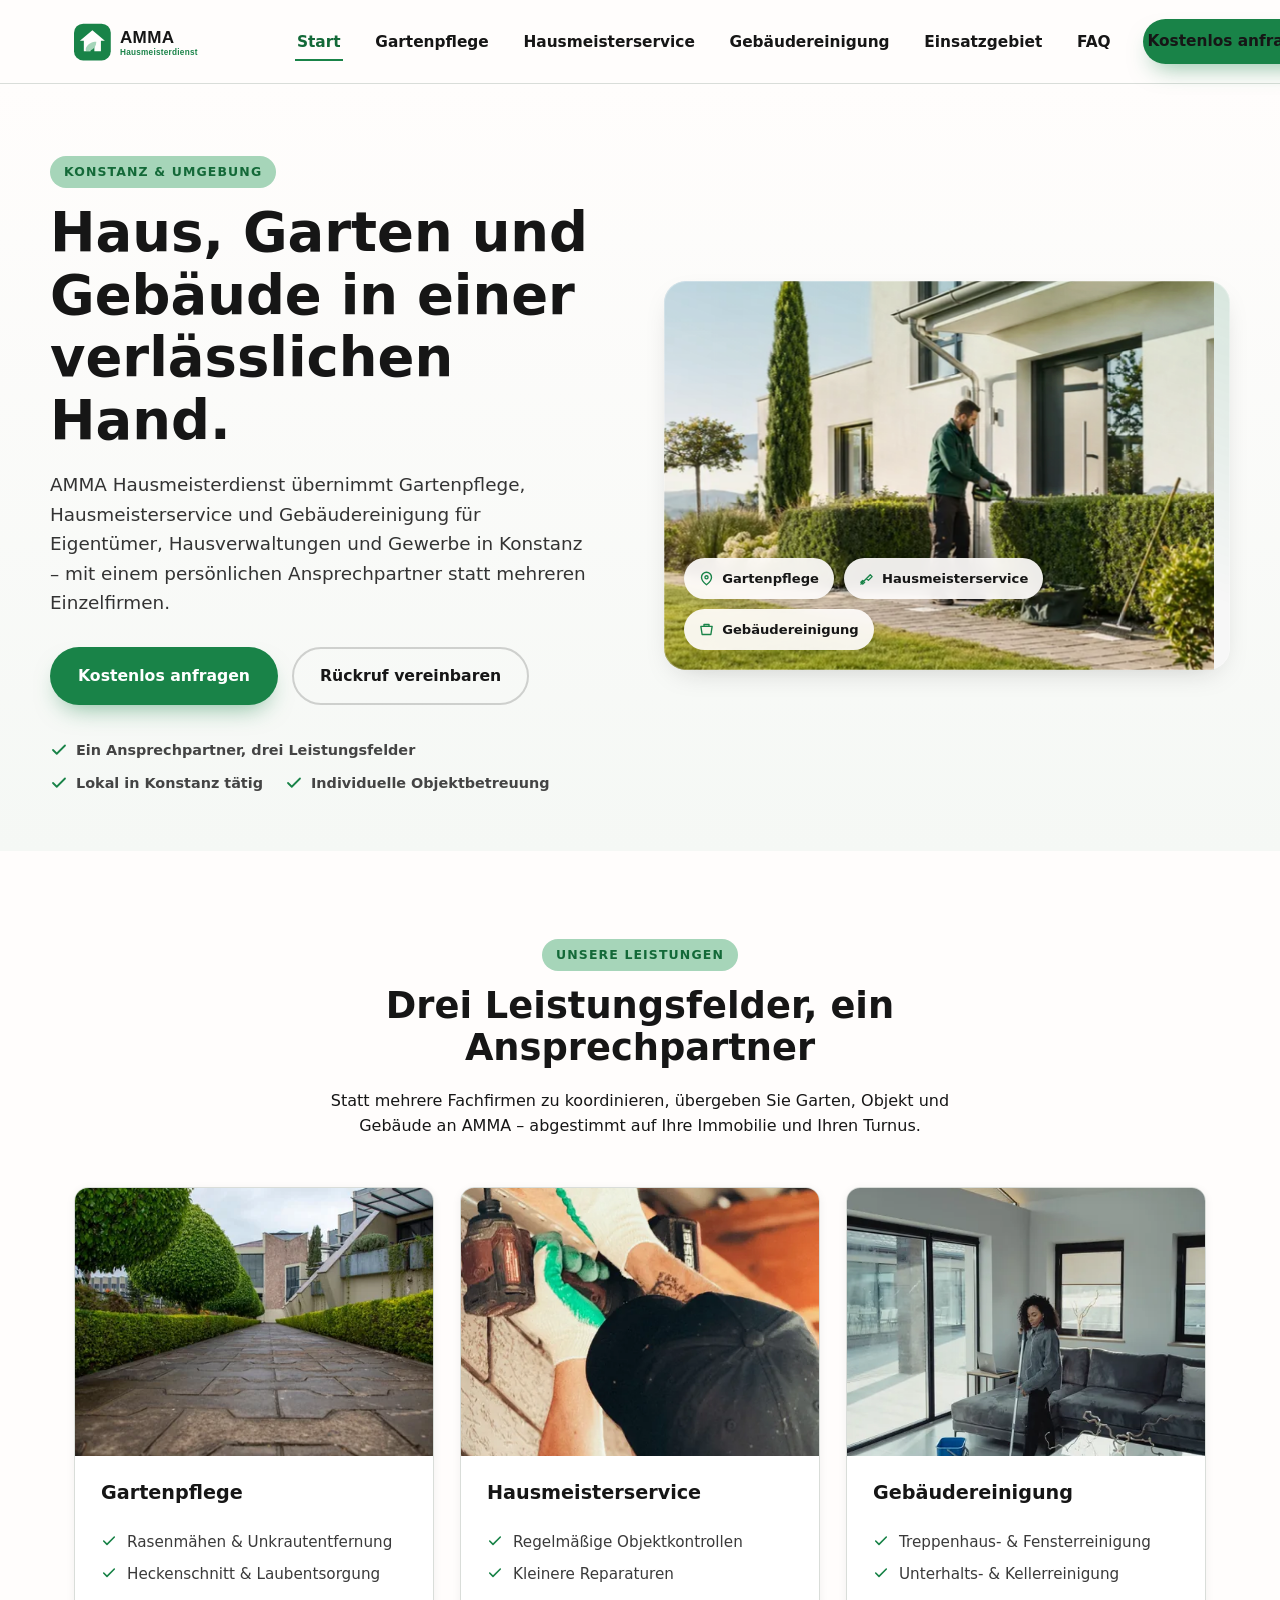
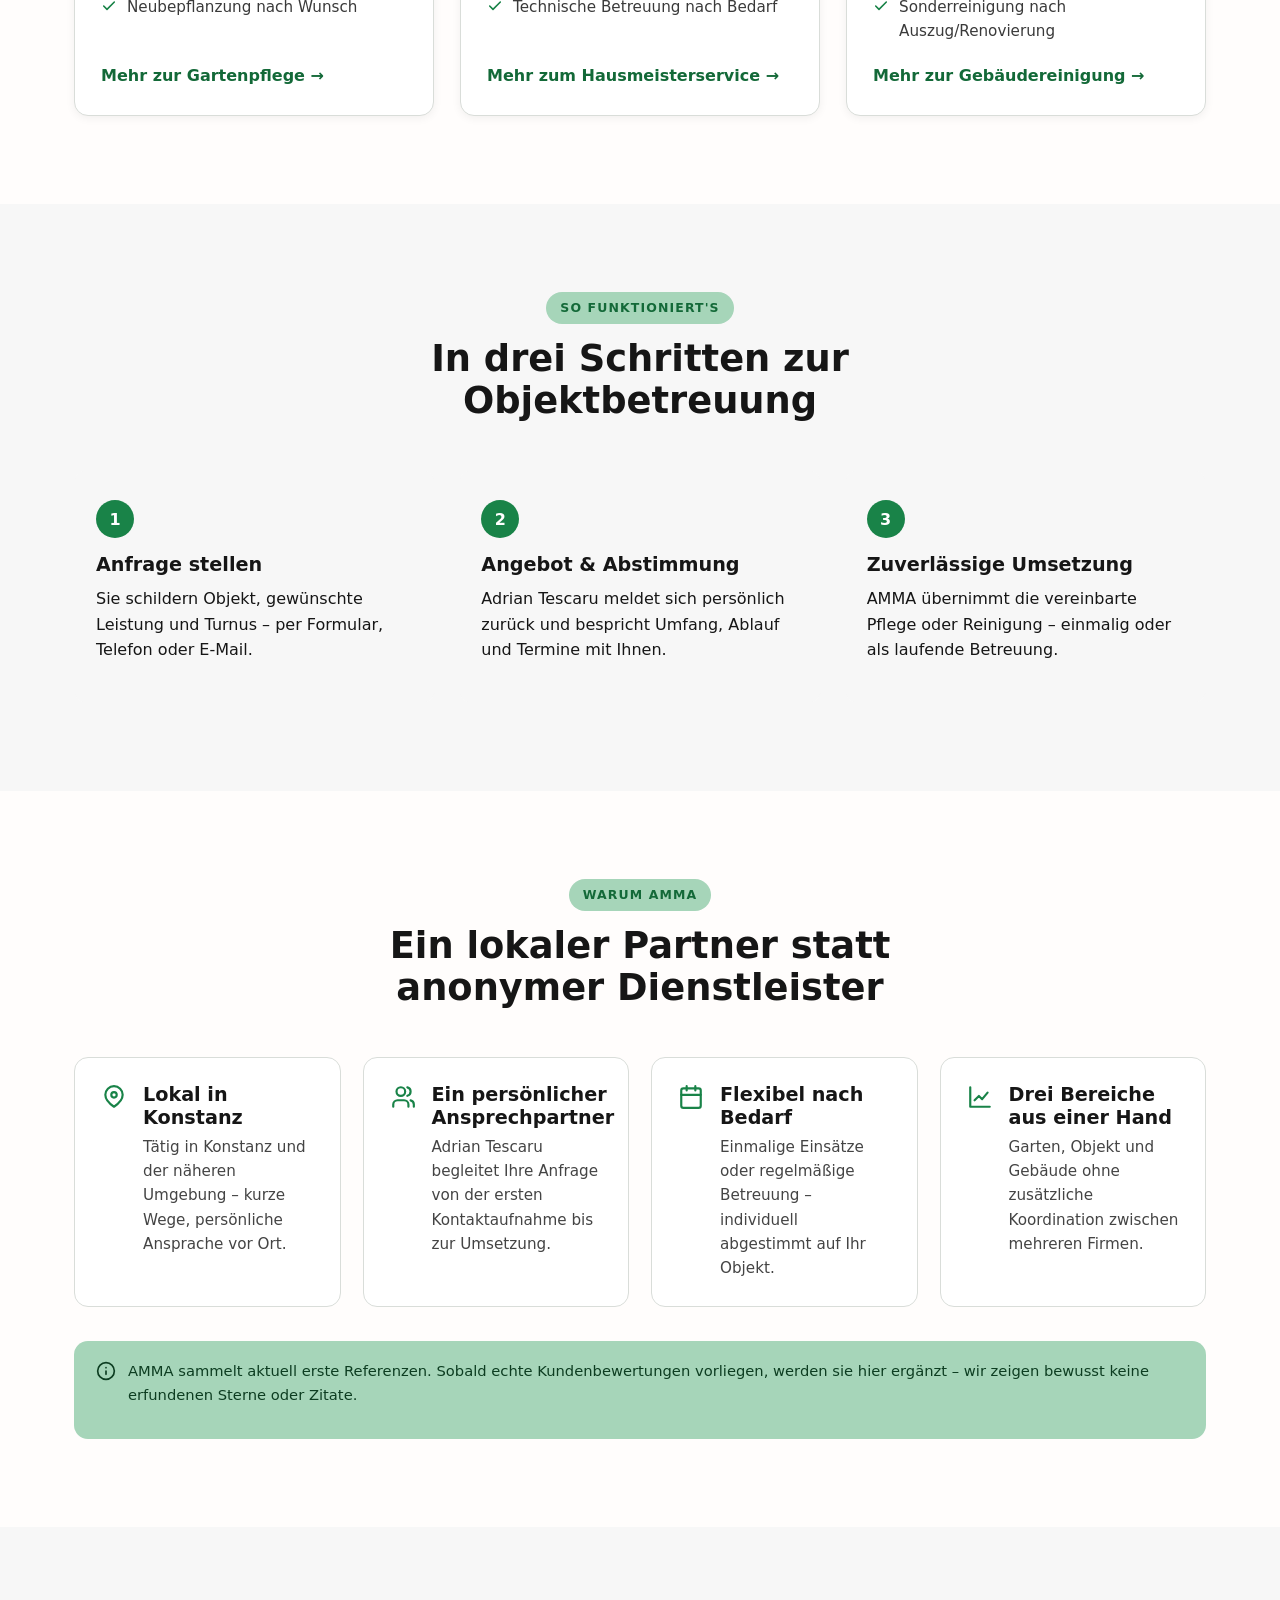
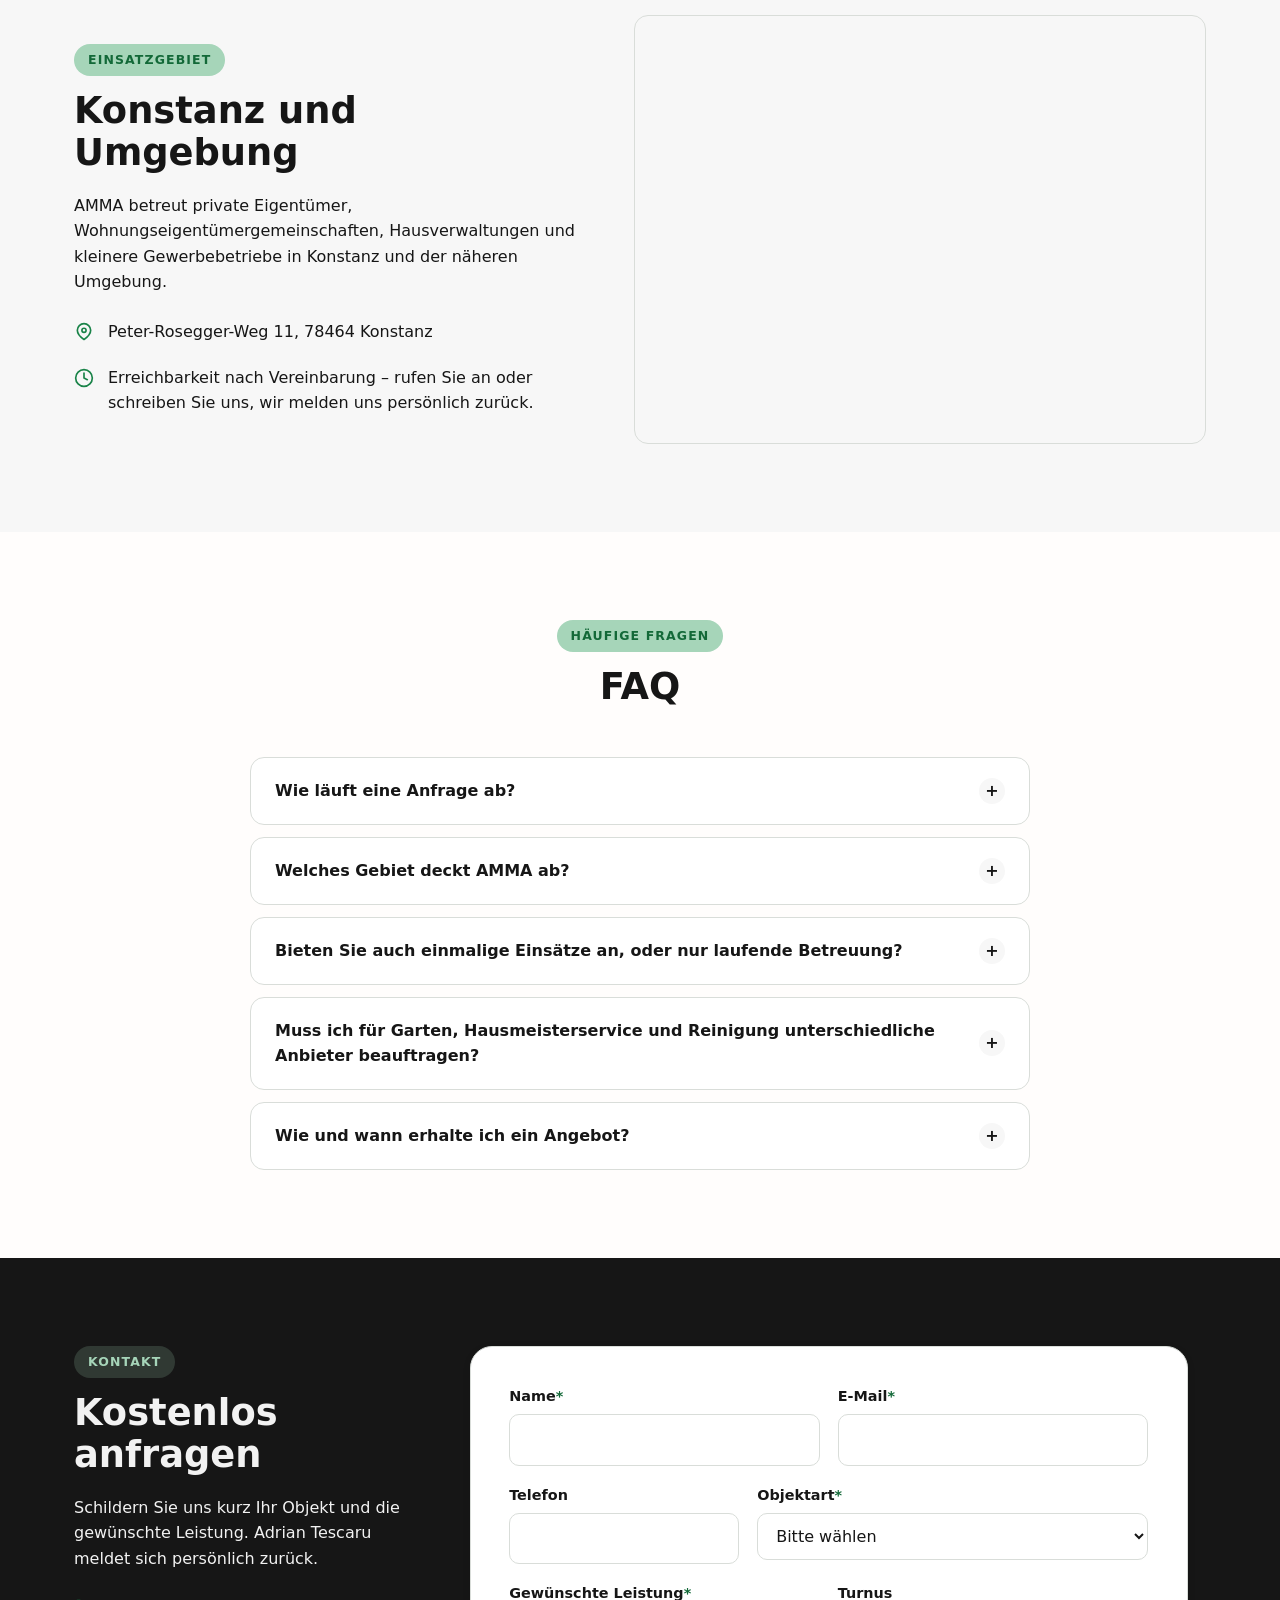
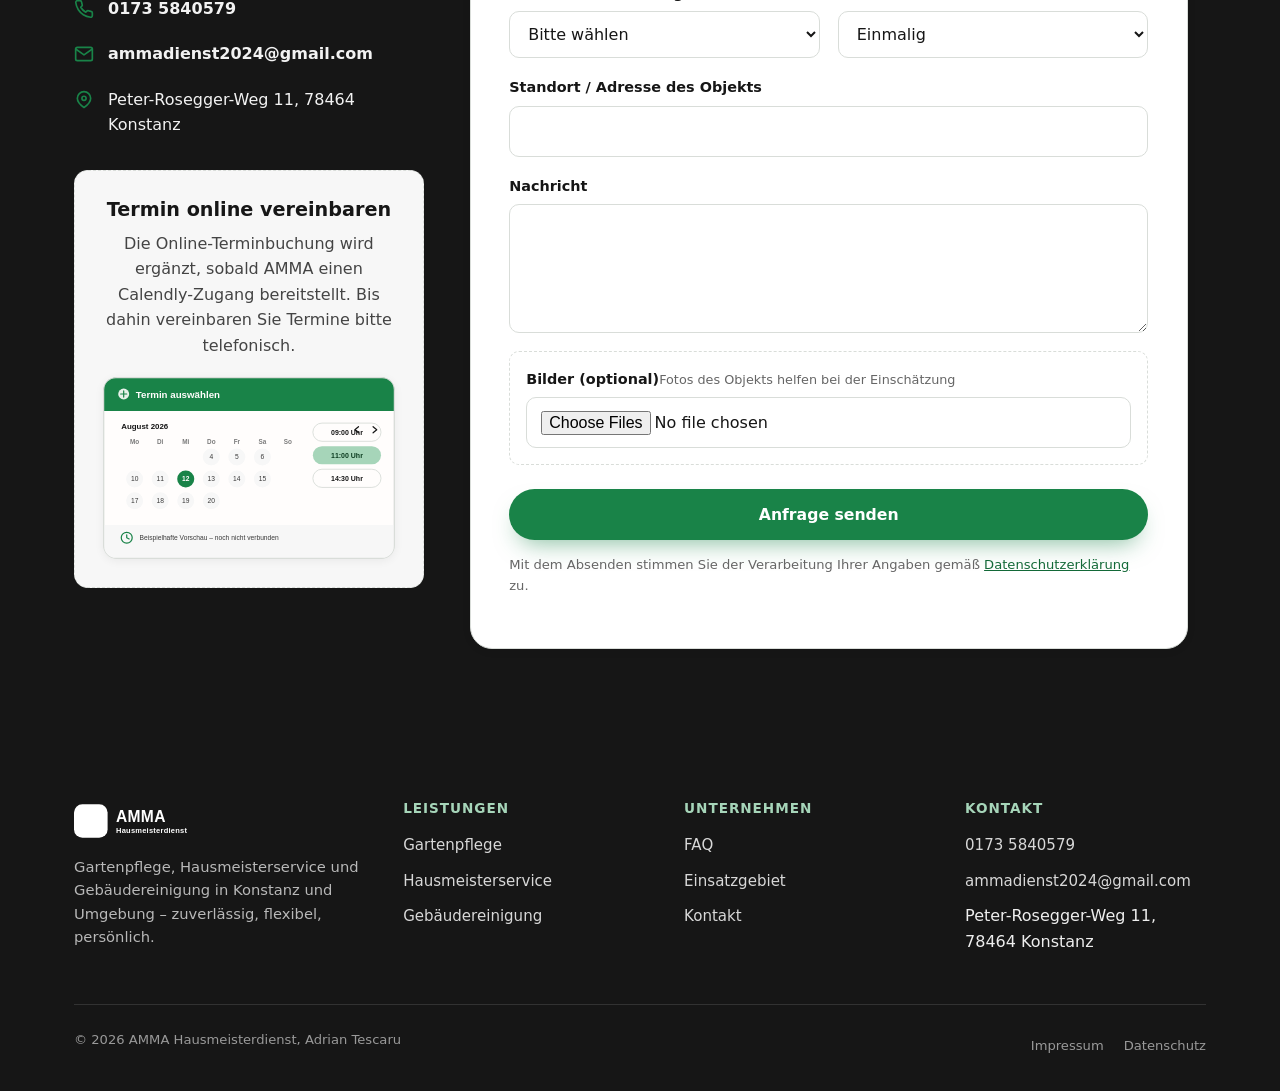
==== commit a2cc35ed: "Add Calendly preview illustration and fix contact form contrast Add a custom on-brand SVG illustrati" ====
--- a/index.html
+++ b/index.html
@@ -352,15 +352,21 @@
           </div>
 
           <div class="calendly-block" style="margin-top:32px;">
-            <h3 style="color:#fff;">Termin online vereinbaren</h3>
-            <p style="color:#cfd6d0;">Die Online-Terminbuchung wird ergänzt, sobald AMMA einen Calendly-Zugang bereitstellt. Bis dahin vereinbaren Sie Termine bitte telefonisch.</p>
+            <h3>Termin online vereinbaren</h3>
+            <p>Die Online-Terminbuchung wird ergänzt, sobald AMMA einen Calendly-Zugang bereitstellt. Bis dahin vereinbaren Sie Termine bitte telefonisch.</p>
             <!--
               Calendly-Einbindung (Platzhalter): sobald ein Calendly-Link von AMMA vorliegt,
               das Skript https://assets.calendly.com/assets/external/widget.js einbinden und
-              data-url unten auf den echten Link setzen.
+              data-url unten auf den echten Link setzen (die Vorschaugrafik darunter dann entfernen).
               <div class="calendly-inline-widget" data-url="https://calendly.com/CALENDLY-LINK-HIER/beratung"></div>
             -->
-            <div class="calendly-inline-widget" aria-hidden="true">Calendly-Terminbuchung folgt</div>
+            <img
+              class="calendly-preview-img"
+              src="/assets/img/calendly-preview.svg"
+              alt="Beispielhafte Vorschau einer Online-Terminbuchung mit Kalenderansicht und wählbaren Uhrzeiten – noch nicht mit einem echten Calendly-Zugang verbunden"
+              width="480"
+              height="300"
+              loading="lazy">
           </div>
         </div>
 
@@ -430,7 +436,7 @@
             </div>
             <button type="submit" class="btn btn-primary btn-block" style="margin-top:24px;">Anfrage senden</button>
             <p class="form-note" role="status" id="form-status" hidden tabindex="-1"></p>
-            <p class="form-note">Mit dem Absenden stimmen Sie der Verarbeitung Ihrer Angaben gemäß <a href="/datenschutz.html" style="color:var(--color-sage);">Datenschutzerklärung</a> zu.</p>
+            <p class="form-note">Mit dem Absenden stimmen Sie der Verarbeitung Ihrer Angaben gemäß <a href="/datenschutz.html" style="color:var(--color-primary-dark);">Datenschutzerklärung</a> zu.</p>
           </form>
         </div>
       </div>
--- a/css/styles.css
+++ b/css/styles.css
@@ -477,11 +477,12 @@
   border-radius: var(--radius-l);
   padding: clamp(24px, 3vw, 40px);
   box-shadow: var(--shadow-soft);
+  color: var(--color-ink);
 }
 .form-grid { display: grid; grid-template-columns: 1fr; gap: 18px; }
 @media (min-width: 640px) { .form-grid.cols-2 { grid-template-columns: 1fr 1fr; } }
 .form-field { display: flex; flex-direction: column; gap: 6px; }
-.form-field label { font-family: var(--font-heading); font-weight: 700; font-size: 0.9rem; }
+.form-field label { font-family: var(--font-heading); font-weight: 700; font-size: 0.9rem; color: var(--color-ink); }
 .form-field .hint { font-size: 0.8rem; color: #666; font-weight: 400; }
 .form-field input,
 .form-field select,
@@ -513,6 +514,17 @@
   border-radius: var(--radius-m);
   padding: 28px;
   text-align: center;
+  color: var(--color-ink);
+}
+.calendly-block h3 { color: var(--color-ink); }
+.calendly-block p { color: #444; }
+.calendly-preview-img {
+  width: 100%;
+  height: auto;
+  max-width: 480px;
+  margin: 18px auto 0;
+  border-radius: var(--radius-m);
+  box-shadow: var(--shadow-soft);
 }
 .calendly-inline-widget {
   min-width: 100%;
@@ -522,7 +534,7 @@
   display: flex;
   align-items: center;
   justify-content: center;
-  color: #667;
+  color: var(--color-ink);
   font-family: var(--font-heading);
   font-weight: 600;
   text-align: center;
